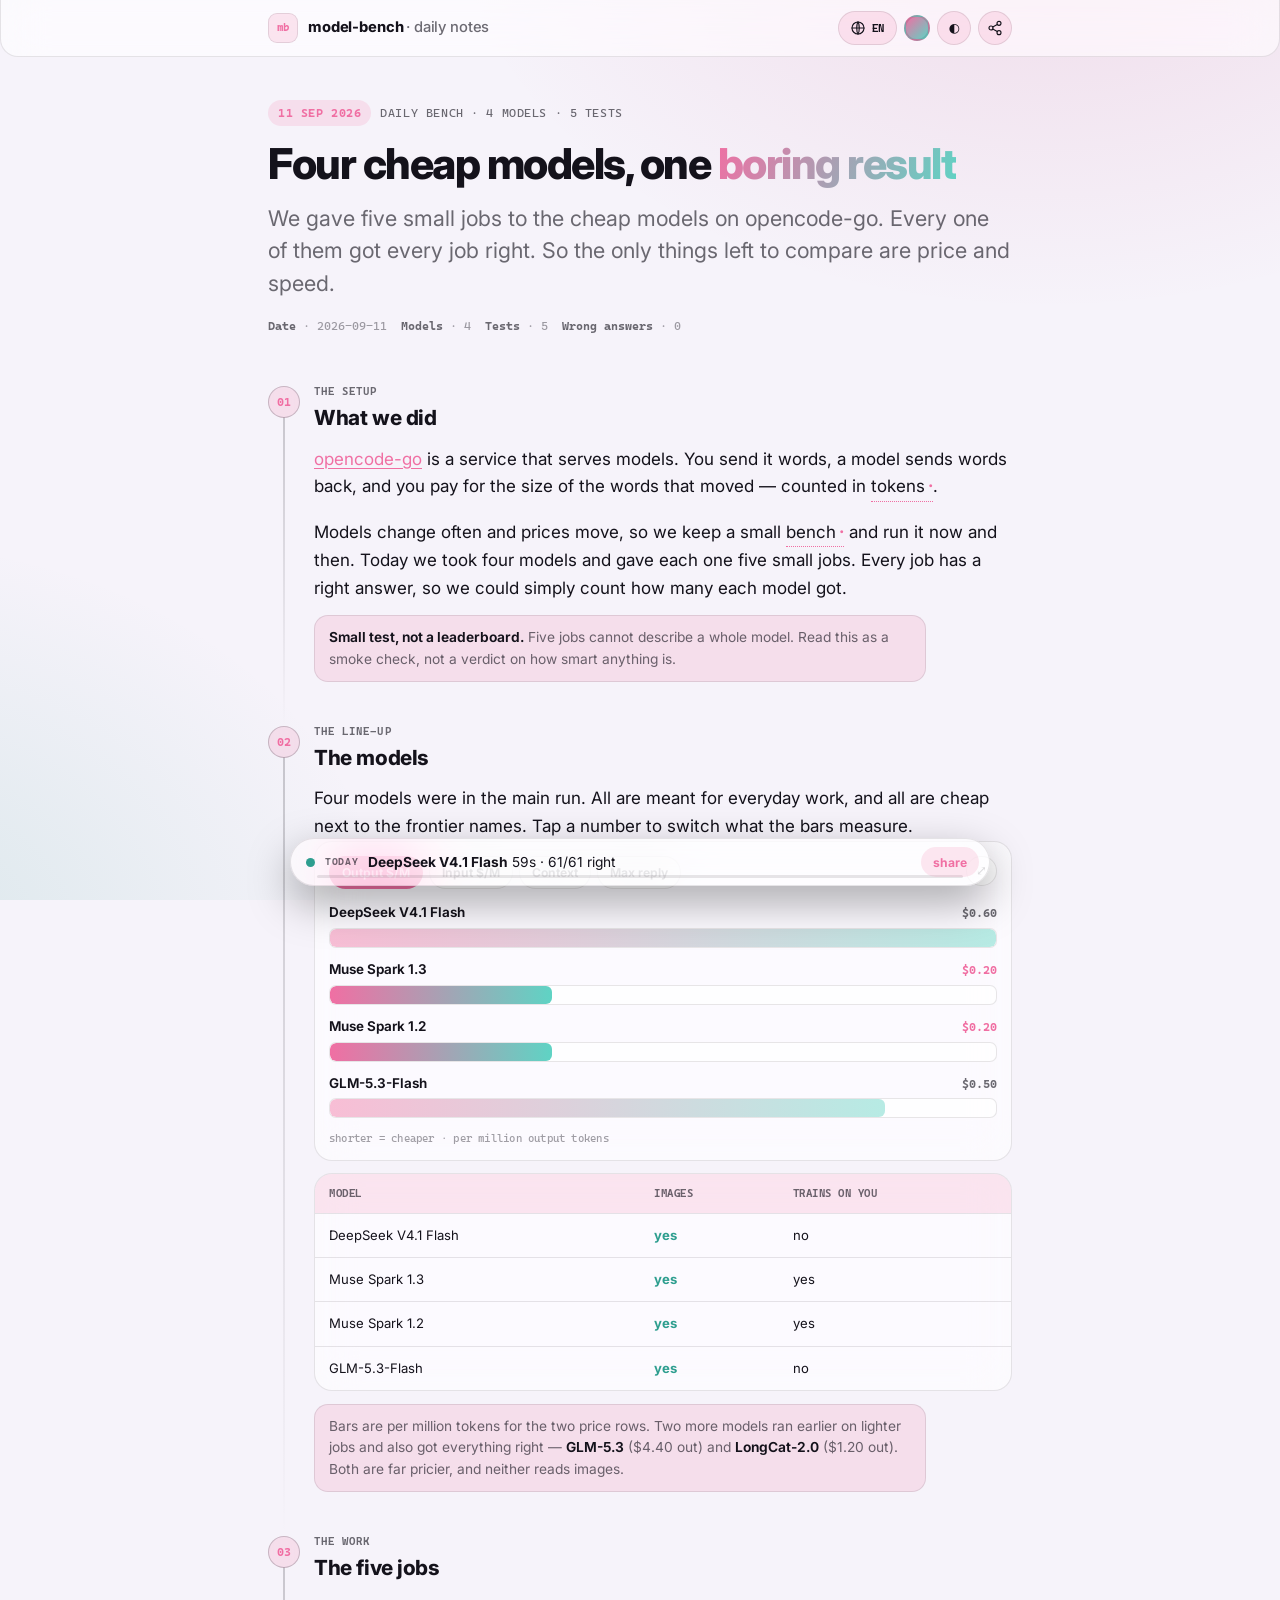
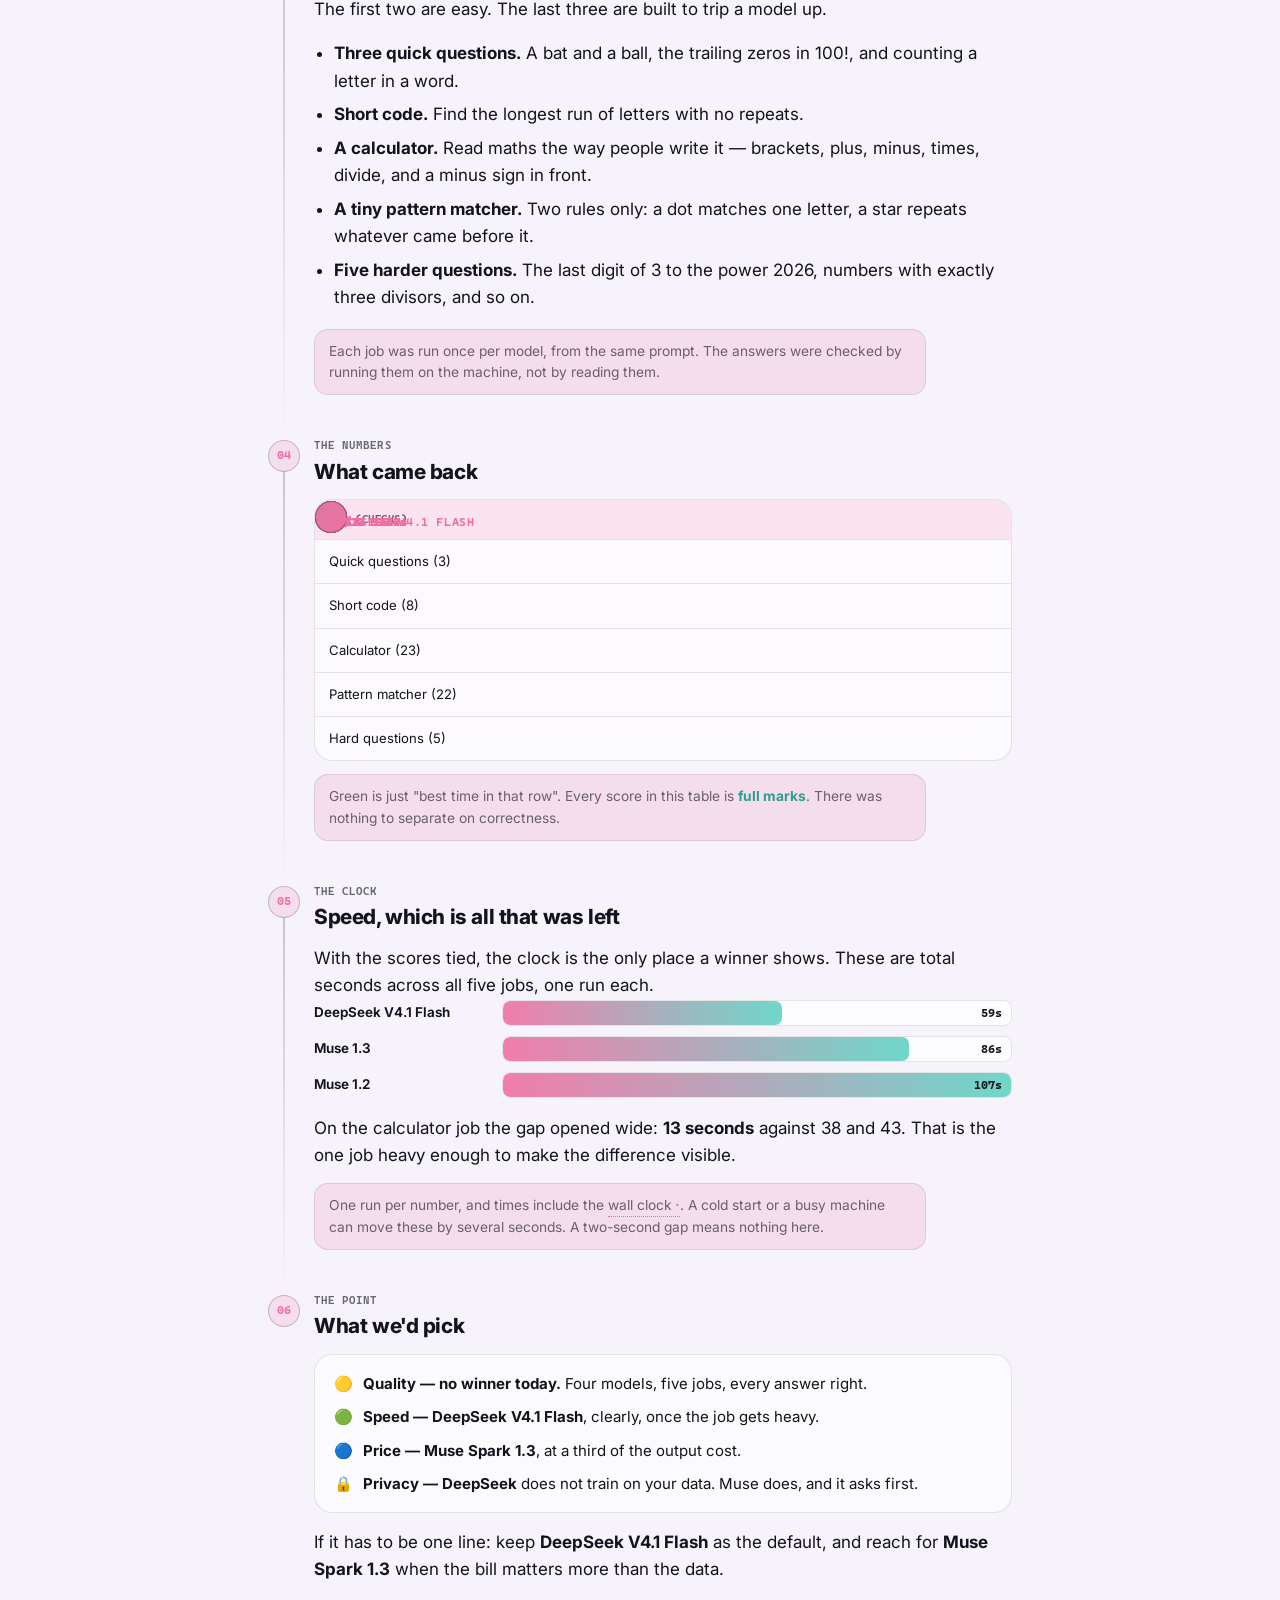
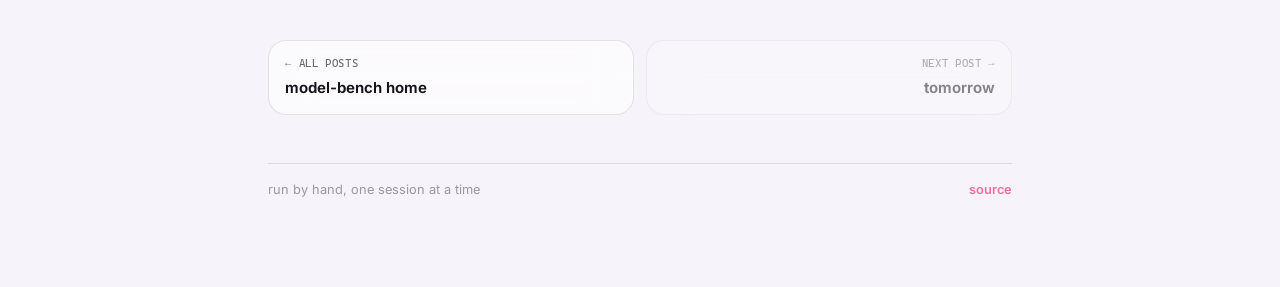
==== posts/2026-09-11.html @ a3a21d81 "compare: full-screen glass overlay + trigger - injects a full-screen button into each .compare tab r" ====
<!DOCTYPE html>
<html lang="en">
<head>
<meta charset="UTF-8">
<meta name="viewport" content="width=device-width, initial-scale=1.0, viewport-fit=cover">
<meta name="theme-color" content="#0B0B0F">
<link rel="icon" href="data:,">
<title>Four cheap models, one boring result — model-bench</title>
<meta name="description" content="We ran five small tests on the cheapest models on opencode-go. All of them passed. What is left is price and speed.">
<meta property="og:type" content="article">
<meta property="og:title" content="Four cheap models, one boring result">
<meta property="og:description" content="Five small tests, four cheap models, every answer right. The only differences left are price and speed.">
<meta property="og:url" content="https://nd28.github.io/model-bench/posts/2026-09-11.html">
<link rel="preconnect" href="https://fonts.googleapis.com">
<link rel="preconnect" href="https://fonts.gstatic.com" crossorigin>
<link href="https://fonts.googleapis.com/css2?family=Inter:wght@400;500;600;700;800&display=swap" rel="stylesheet">
<link rel="stylesheet" href="../assets/style.css?v=20260911-3">
<script src="../assets/app.js?v=20260911-3" defer></script>
</head>
<body>

<header class="topbar glass">
  <div class="inner">
    <a class="brand" href="../index.html">
      <span class="mk">mb</span>
      <span class="nm">model-bench <span class="hush">· daily notes</span></span>
    </a>
    <div class="controls">
      <button class="iconbtn" id="langBtn" type="button" onclick="toggleLang()" title="Language">
        <svg viewBox="0 0 24 24" fill="none" stroke="currentColor" stroke-width="1.7" stroke-linecap="round" stroke-linejoin="round"><circle cx="12" cy="12" r="9"/><path d="M3 12h18"/><path d="M12 3c2.5 3 2.5 15 0 18"/><path d="M12 3c-2.5 3-2.5 15 0 18"/></svg>
        <span class="tag" id="langLabel" data-en="EN" data-hi="HI">EN</span>
      </button>
      <button class="accent-dot" id="accentBtn" type="button" onclick="cycleAccent()" aria-label="Change accent colour" title="Accent colour"></button>
      <button class="iconbtn only-icon" id="themeBtn" type="button" onclick="toggleTheme()" title="Theme: auto">◐</button>
      <button class="iconbtn only-icon" id="shareBtn" type="button" onclick="sharePage()" aria-label="Share" title="Share">
        <svg viewBox="0 0 24 24" fill="none" stroke="currentColor" stroke-width="1.7" stroke-linecap="round" stroke-linejoin="round"><circle cx="18" cy="5" r="3"/><circle cx="6" cy="12" r="3"/><circle cx="18" cy="19" r="3"/><path d="M8.6 13.5l6.8 3.9M15.4 6.6L8.6 10.5"/></svg>
      </button>
    </div>
  </div>
</header>

<main class="wrap">

  <div class="hero">
    <div class="eyebrow">
      <span class="pill">11 Sep 2026</span>
      <span data-en="daily bench · 4 models · 5 tests" data-hi="daily bench · 4 model · 5 test">daily bench · 4 models · 5 tests</span>
    </div>
    <h1 style="view-transition-name: post-2026-09-11">
      <span class="lang-en">Four cheap models, one <span class="grad">boring result</span></span>
      <span class="lang-hi">Chaar saste model, ek <span class="grad">boring result</span></span>
    </h1>
    <p class="standfirst">
      <span class="lang-en">We gave five small jobs to the cheap models on opencode-go. Every one of them got every job right. So the only things left to compare are price and speed.</span>
      <span class="lang-hi">opencode-go ke saste models ko paanch chhote kaam diye. Sabne sab sahi kiya. Ab compare karne ke liye sirf daam aur speed bache.</span>
    </p>
    <div class="meta">
      <span><b data-en="Date" data-hi="Taareekh">Date</b> · 2026-09-11</span>
      <span><b data-en="Models" data-hi="Model">Models</b> · 4</span>
      <span><b data-en="Tests" data-hi="Test">Tests</b> · 5</span>
      <span><b data-en="Wrong answers" data-hi="Galat jawab">Wrong answers</b> · 0</span>
    </div>
  </div>

  <!-- ───────────── ENGLISH ───────────── -->
  <div class="lang-en">
    <div class="flow">

      <section class="step">
        <span class="num">01</span>
        <h2><span class="kicker">the setup</span>What we did</h2>
        <div class="prose">
          <p><a href="https://opencode.ai" target="_blank" rel="noopener">opencode-go</a> is a service that serves models. You send it words, a model sends words back, and you pay for the size of the words that moved — counted in <button class="term" type="button" data-tip="A token is a small piece of a word. Models count what you send and what they write back in tokens, and you pay per token.">tokens</button>.</p>
          <p>Models change often and prices move, so we keep a small <button class="term" type="button" data-tip="A bench is a fixed set of small jobs. You run the same jobs again and again, so today&#39;s numbers can be compared with last week&#39;s.">bench</button> and run it now and then. Today we took four models and gave each one five small jobs. Every job has a right answer, so we could simply count how many each model got.</p>
        </div>
        <p class="caption"><b>Small test, not a leaderboard.</b> Five jobs cannot describe a whole model. Read this as a smoke check, not a verdict on how smart anything is.</p>
      </section>

      <section class="step">
        <span class="num">02</span>
        <h2><span class="kicker">the line-up</span>The models</h2>
        <div class="prose">
          <p>Four models were in the main run. All are meant for everyday work, and all are cheap next to the frontier names. Tap a number to switch what the bars measure.</p>
        </div>
        <div class="compare">
          <div class="ctabs">
            <button class="ctab" type="button" data-metric="out">Output $/M</button>
            <button class="ctab" type="button" data-metric="in">Input $/M</button>
            <button class="ctab" type="button" data-metric="ctx">Context</button>
            <button class="ctab" type="button" data-metric="max">Max reply</button>
          </div>
          <div class="chart">
            <div class="crow" data-in="0.15" data-out="0.60" data-ctx="1.00" data-max="384">
              <span class="nm">DeepSeek V4.1 Flash</span><span class="val"></span>
              <span class="ctrack"><i class="cfill"></i></span>
            </div>
            <div class="crow" data-in="0.10" data-out="0.20" data-ctx="1.05" data-max="131">
              <span class="nm">Muse Spark 1.3</span><span class="val"></span>
              <span class="ctrack"><i class="cfill"></i></span>
            </div>
            <div class="crow" data-in="0.10" data-out="0.20" data-ctx="1.05" data-max="131">
              <span class="nm">Muse Spark 1.2</span><span class="val"></span>
              <span class="ctrack"><i class="cfill"></i></span>
            </div>
            <div class="crow" data-in="0.15" data-out="0.50" data-ctx="1.00" data-max="131">
              <span class="nm">GLM-5.3-Flash</span><span class="val"></span>
              <span class="ctrack"><i class="cfill"></i></span>
            </div>
          </div>
          <p class="chint"></p>
        </div>
        <div class="table-scroll">
          <table>
            <thead><tr><th>Model</th><th>Images</th><th>Trains on you</th></tr></thead>
            <tbody>
              <tr><td>DeepSeek V4.1 Flash</td><td class="ok">yes</td><td>no</td></tr>
              <tr><td>Muse Spark 1.3</td><td class="ok">yes</td><td>yes</td></tr>
              <tr><td>Muse Spark 1.2</td><td class="ok">yes</td><td>yes</td></tr>
              <tr><td>GLM-5.3-Flash</td><td class="ok">yes</td><td>no</td></tr>
            </tbody>
          </table>
        </div>
        <p class="caption">Bars are per million tokens for the two price rows. Two more models ran earlier on lighter jobs and also got everything right — <b>GLM-5.3</b> ($4.40 out) and <b>LongCat-2.0</b> ($1.20 out). Both are far pricier, and neither reads images.</p>
      </section>

      <section class="step">
        <span class="num">03</span>
        <h2><span class="kicker">the work</span>The five jobs</h2>
        <div class="prose">
          <p>The first two are easy. The last three are built to trip a model up.</p>
          <ul>
            <li><strong>Three quick questions.</strong> A bat and a ball, the trailing zeros in 100!, and counting a letter in a word.</li>
            <li><strong>Short code.</strong> Find the longest run of letters with no repeats.</li>
            <li><strong>A calculator.</strong> Read maths the way people write it — brackets, plus, minus, times, divide, and a minus sign in front.</li>
            <li><strong>A tiny pattern matcher.</strong> Two rules only: a dot matches one letter, a star repeats whatever came before it.</li>
            <li><strong>Five harder questions.</strong> The last digit of 3 to the power 2026, numbers with exactly three divisors, and so on.</li>
          </ul>
        </div>
        <p class="caption">Each job was run once per model, from the same prompt. The answers were checked by running them on the machine, not by reading them.</p>
      </section>

      <section class="step">
        <span class="num">04</span>
        <h2><span class="kicker">the numbers</span>What came back</h2>
        <div class="table-scroll">
          <table>
            <thead>
              <tr><th>Job (checks)</th><th class="num">DeepSeek V4.1 Flash</th><th class="num">Muse 1.3</th><th class="num">Muse 1.2</th></tr>
            </thead>
            <tbody>
              <tr><td>Quick questions (3)</td><td class="num win-col">3/3 · 12s</td><td class="num">3/3 · 10s</td><td class="num">3/3 · 12s</td></tr>
              <tr><td>Short code (8)</td><td class="num win-col">8/8 · 11s</td><td class="num">8/8 · 12s</td><td class="num">8/8 · 12s</td></tr>
              <tr><td>Calculator (23)</td><td class="num win-col">23/23 · 13s</td><td class="num">23/23 · 38s</td><td class="num">23/23 · 43s</td></tr>
              <tr><td>Pattern matcher (22)</td><td class="num win-col">22/22 · 12s</td><td class="num">22/22 · 14s</td><td class="num">22/22 · 24s</td></tr>
              <tr><td>Hard questions (5)</td><td class="num win-col">5/5 · 11s</td><td class="num">5/5 · 12s</td><td class="num">5/5 · 16s</td></tr>
            </tbody>
          </table>
        </div>
        <p class="caption">Green is just "best time in that row". Every score in this table is <span class="ok">full marks</span>. There was nothing to separate on correctness.</p>
      </section>

      <section class="step">
        <span class="num">05</span>
        <h2><span class="kicker">the clock</span>Speed, which is all that was left</h2>
        <div class="prose">
          <p>With the scores tied, the clock is the only place a winner shows. These are total seconds across all five jobs, one run each.</p>
        </div>
        <div class="bars">
          <div class="bar-row">
            <div class="label"><b>DeepSeek V4.1 Flash</b></div>
            <div class="bar-track"><div class="bar-fill" style="width:55%"></div><span class="val">59s</span></div>
          </div>
          <div class="bar-row">
            <div class="label"><b>Muse 1.3</b></div>
            <div class="bar-track"><div class="bar-fill" style="width:80%"></div><span class="val">86s</span></div>
          </div>
          <div class="bar-row">
            <div class="label"><b>Muse 1.2</b></div>
            <div class="bar-track"><div class="bar-fill" style="width:100%"></div><span class="val">107s</span></div>
          </div>
        </div>
        <div class="prose">
          <p>On the calculator job the gap opened wide: <strong>13 seconds</strong> against 38 and 43. That is the one job heavy enough to make the difference visible.</p>
        </div>
        <p class="caption">One run per number, and times include the <button class="term" type="button" data-tip="Wall-clock time is real time on the clock — the thing you actually wait for — as opposed to time spent only inside the model.">wall clock</button>. A cold start or a busy machine can move these by several seconds. A two-second gap means nothing here.</p>
      </section>

      <section class="step">
        <span class="num">06</span>
        <h2><span class="kicker">the point</span>What we'd pick</h2>
        <div class="verdict">
          <ul>
            <li><span class="mk">🟡</span><span><strong>Quality — no winner today.</strong> Four models, five jobs, every answer right.</span></li>
            <li><span class="mk">🟢</span><span><strong>Speed — DeepSeek V4.1 Flash</strong>, clearly, once the job gets heavy.</span></li>
            <li><span class="mk">🔵</span><span><strong>Price — Muse Spark 1.3</strong>, at a third of the output cost.</span></li>
            <li><span class="mk">🔒</span><span><strong>Privacy — DeepSeek</strong> does not train on your data. Muse does, and it asks first.</span></li>
          </ul>
        </div>
        <div class="prose" style="margin-top:16px">
          <p>If it has to be one line: keep <strong>DeepSeek V4.1 Flash</strong> as the default, and reach for <strong>Muse Spark 1.3</strong> when the bill matters more than the data.</p>
        </div>
      </section>

    </div>
  </div>

  <!-- ───────────── HINGLISH ───────────── -->
  <div class="lang-hi">
    <div class="flow">

      <section class="step">
        <span class="num">01</span>
        <h2><span class="kicker">setup</span>Humne kya kiya</h2>
        <div class="prose">
          <p><a href="https://opencode.ai" target="_blank" rel="noopener">opencode-go</a> ek service hai jo models deti hai. Tum kuch bhejte ho, model jawab deta hai, aur tum words ke size ka paisa dete ho — jise <button class="term" type="button" data-tip="Token ek chhota tukda hota hai word ka. Model jo bhejte ho aur jo likhta hai, dono ko token me ginta hai, aur paisa per token lagta hai.">token</button> kehte hain.</p>
          <p>Models badalte rehte hain aur daam hilte rehte hain, isliye hum ek chhota <button class="term" type="button" data-tip="Bench matlab kaam ka ek fixed set. Wahi kaam baar-baar chalate hain, taaki aaj ke number pichhle hafte se compare ho sakein.">bench</button> rakhte hain aur beech-beech me chalate hain. Aaj humne chaar model liye aur har ek ko paanch chhote kaam diye. Har kaam ka ek sahi jawab hai, isliye seedha ginti kar sakte hain.</p>
        </div>
        <p class="caption"><b>Chhota test, leaderboard nahi.</b> Paanch kaam se poora model describe nahi hota. Ise smoke check samjho, dimaag ka faisla nahi.</p>
      </section>

      <section class="step">
        <span class="num">02</span>
        <h2><span class="kicker">line-up</span>Model kaun-kaun</h2>
        <div class="prose">
          <p>Mukhya run me chaar model the. Sab rozmarra ke kaam ke liye hain, aur bade naamoon ke muqable sab saste. Bars badalne ke liye koi bhi number dabao.</p>
        </div>
        <div class="compare">
          <div class="ctabs">
            <button class="ctab" type="button" data-metric="out">Output $/M</button>
            <button class="ctab" type="button" data-metric="in">Input $/M</button>
            <button class="ctab" type="button" data-metric="ctx">Context</button>
            <button class="ctab" type="button" data-metric="max">Max reply</button>
          </div>
          <div class="chart">
            <div class="crow" data-in="0.15" data-out="0.60" data-ctx="1.00" data-max="384">
              <span class="nm">DeepSeek V4.1 Flash</span><span class="val"></span>
              <span class="ctrack"><i class="cfill"></i></span>
            </div>
            <div class="crow" data-in="0.10" data-out="0.20" data-ctx="1.05" data-max="131">
              <span class="nm">Muse Spark 1.3</span><span class="val"></span>
              <span class="ctrack"><i class="cfill"></i></span>
            </div>
            <div class="crow" data-in="0.10" data-out="0.20" data-ctx="1.05" data-max="131">
              <span class="nm">Muse Spark 1.2</span><span class="val"></span>
              <span class="ctrack"><i class="cfill"></i></span>
            </div>
            <div class="crow" data-in="0.15" data-out="0.50" data-ctx="1.00" data-max="131">
              <span class="nm">GLM-5.3-Flash</span><span class="val"></span>
              <span class="ctrack"><i class="cfill"></i></span>
            </div>
          </div>
          <p class="chint"></p>
        </div>
        <div class="table-scroll">
          <table>
            <thead><tr><th>Model</th><th>Image</th><th>Data train</th></tr></thead>
            <tbody>
              <tr><td>DeepSeek V4.1 Flash</td><td class="ok">haan</td><td>nahi</td></tr>
              <tr><td>Muse Spark 1.3</td><td class="ok">haan</td><td>haan</td></tr>
              <tr><td>Muse Spark 1.2</td><td class="ok">haan</td><td>haan</td></tr>
              <tr><td>GLM-5.3-Flash</td><td class="ok">haan</td><td>nahi</td></tr>
            </tbody>
          </table>
        </div>
        <p class="caption">Bars do price rows ke liye per million token hain. Do aur model pehle halke kaam pe test kiye the, wo bhi sab sahi — <b>GLM-5.3</b> ($4.40 out) aur <b>LongCat-2.0</b> ($1.20 out). Dono kaafi mehnge, aur dono image nahi padhte.</p>
      </section>

      <section class="step">
        <span class="num">03</span>
        <h2><span class="kicker">kaam</span>Paanch kaam</h2>
        <div class="prose">
          <p>Pehle do aasan hain. Aakhri teen jaan-boojh kar model ko phasane ke liye banaye.</p>
          <ul>
            <li><strong>Teen chhote sawaal.</strong> Bat aur ball, 100! ke aakhir me zeros, aur ek word me letter ginti.</li>
            <li><strong>Chhota code.</strong> Aisi sabse lambi letters ki kataar dhoondo jisme koi letter repeat na ho.</li>
            <li><strong>Ek calculator.</strong> Maths waise padho jaise log likhte hain — brackets, plus, minus, times, divide, aur aage minus sign.</li>
            <li><strong>Chhota pattern matcher.</strong> Sirf do niyam: dot ek letter se match karta hai, star pichhli cheez repeat karta hai.</li>
            <li><strong>Paanch mushkil sawaal.</strong> 3 ki power 2026 ka aakhri digit, theek teen divisor wale number, waghairah.</li>
          </ul>
        </div>
        <p class="caption">Har kaam har model pe ek baar chala. Jawab machine pe chala kar check kiye, aankh se nahi.</p>
      </section>

      <section class="step">
        <span class="num">04</span>
        <h2><span class="kicker">numbers</span>Kya nikla</h2>
        <div class="table-scroll">
          <table>
            <thead>
              <tr><th>Kaam (checks)</th><th class="num">DeepSeek V4.1 Flash</th><th class="num">Muse 1.3</th><th class="num">Muse 1.2</th></tr>
            </thead>
            <tbody>
              <tr><td>Aasan sawaal (3)</td><td class="num win-col">3/3 · 12s</td><td class="num">3/3 · 10s</td><td class="num">3/3 · 12s</td></tr>
              <tr><td>Chhota code (8)</td><td class="num win-col">8/8 · 11s</td><td class="num">8/8 · 12s</td><td class="num">8/8 · 12s</td></tr>
              <tr><td>Calculator (23)</td><td class="num win-col">23/23 · 13s</td><td class="num">23/23 · 38s</td><td class="num">23/23 · 43s</td></tr>
              <tr><td>Pattern matcher (22)</td><td class="num win-col">22/22 · 12s</td><td class="num">22/22 · 14s</td><td class="num">22/22 · 24s</td></tr>
              <tr><td>Mushkil sawaal (5)</td><td class="num win-col">5/5 · 11s</td><td class="num">5/5 · 12s</td><td class="num">5/5 · 16s</td></tr>
            </tbody>
          </table>
        </div>
        <p class="caption">Hara matlab sirf "is line me sabse tez". Scores sab <span class="ok">full marks</span> hain — sahi-galat pe kuch alag nahi hua.</p>
      </section>

      <section class="step">
        <span class="num">05</span>
        <h2><span class="kicker">ghadi</span>Speed — bas wahi bachi</h2>
        <div class="prose">
          <p>Scores barabar the, toh ghadi hi batayegi kaun aage hai. Ye paanchon kaam ke total seconds hain, ek-ek run.</p>
        </div>
        <div class="bars">
          <div class="bar-row">
            <div class="label"><b>DeepSeek V4.1 Flash</b></div>
            <div class="bar-track"><div class="bar-fill" style="width:55%"></div><span class="val">59s</span></div>
          </div>
          <div class="bar-row">
            <div class="label"><b>Muse 1.3</b></div>
            <div class="bar-track"><div class="bar-fill" style="width:80%"></div><span class="val">86s</span></div>
          </div>
          <div class="bar-row">
            <div class="label"><b>Muse 1.2</b></div>
            <div class="bar-track"><div class="bar-fill" style="width:100%"></div><span class="val">107s</span></div>
          </div>
        </div>
        <div class="prose">
          <p>Calculator wale kaam pe gap khul gaya: <strong>13 second</strong> vs 38 aur 43. Bas wahi ek kaam itna bhari tha ki farq dikh jaye.</p>
        </div>
        <p class="caption">Ek number, ek run. Time me <button class="term" type="button" data-tip="Wall-clock matlab asli ghadi ka time — jitna tum sach me wait karte ho — na ki sirf model ke andar laga time.">wall clock</button> shamil hai. Thandi shuruaat ya busy machine kai second hila sakti hai. Do second ka farq yahan kuch nahi.</p>
      </section>

      <section class="step">
        <span class="num">06</span>
        <h2><span class="kicker">matlab</span>Hum kya chunte</h2>
        <div class="verdict">
          <ul>
            <li><span class="mk">🟡</span><span><strong>Quality — aaj koi winner nahi.</strong> Chaar model, paanch kaam, sab jawab sahi.</span></li>
            <li><span class="mk">🟢</span><span><strong>Speed — DeepSeek V4.1 Flash</strong>, saaf saaf, jab kaam bhari ho.</span></li>
            <li><span class="mk">🔵</span><span><strong>Daam — Muse Spark 1.3</strong>, output ke daam ka teesra hissa.</span></li>
            <li><span class="mk">🔒</span><span><strong>Privacy — DeepSeek</strong> tumhare data pe train nahi karta. Muse karta hai, par pehle poochhta hai.</span></li>
          </ul>
        </div>
        <div class="prose" style="margin-top:16px">
          <p>Agar ek line me kehna ho: <strong>DeepSeek V4.1 Flash</strong> ko default rakho, aur <strong>Muse Spark 1.3</strong> tab uthao jab bill data se zyada maayne rakhta ho.</p>
        </div>
      </section>

    </div>
  </div>

  <nav class="postnav">
    <a href="../index.html">
      <span class="dir" data-en="← all posts" data-hi="← saare posts">← all posts</span>
      <span class="ttl" data-en="model-bench home" data-hi="model-bench home">model-bench home</span>
    </a>
    <div class="void next">
      <span class="dir" data-en="next post →" data-hi="agla post →">next post →</span>
      <span class="ttl" data-en="tomorrow" data-hi="kal">tomorrow</span>
    </div>
  </nav>

  <footer>
    <span data-en="run by hand, one session at a time" data-hi="haath se chalaya, ek session ek baar">run by hand, one session at a time</span>
    <span><a href="https://github.com/nd28/model-bench" target="_blank" rel="noopener">source</a></span>
  </footer>

</main>

<div class="benchbar glass" id="benchbar" data-prog="1"
     data-label-en="today" data-label-hi="aaj"
     data-status-en="<b>DeepSeek V4.1 Flash</b> 59s · 61/61 right" data-status-hi="<b>DeepSeek V4.1 Flash</b> 59s · 61/61 sahi"
     data-action-en="share" data-action-hi="share">
  <span class="bb-dot"></span>
  <span class="bb-label" id="bbLabel">today</span>
  <span class="bb-text" id="bbText" aria-live="polite"></span>
  <button class="bb-action" id="bbAction" type="button"></button>
  <span class="bb-prog"><i id="bbProg"></i></span>
</div>

</body>
</html>
---- assets/style.css ----
/* ============================================================
   model-bench — OS-inspired (liquid glass) take
   borrowed from: token theming · liquid glass · view transitions ·
   a single glanceable status slot · adaptive reachability
   nd28 house accents (pink / mint) · Inter + Cascadia Code
   ============================================================ */

@font-face {
  font-family: 'Cascadia Code';
  font-style: normal; font-weight: 400; font-display: swap;
  src: url('cascadia-code-400.woff2') format('woff2');
}
@font-face {
  font-family: 'Cascadia Code';
  font-style: normal; font-weight: 700; font-display: swap;
  src: url('cascadia-code-700.woff2') format('woff2');
}

/* ── tokens ───────────────────────────────────────────────── */
:root {
  /* the accent is one variable; app.js can repaint the whole UI */
  --accent: #F06FA3;
  --accent-2: #5FD3C4;
  --accent-soft: rgba(240, 111, 163, 0.16);
  --accent-ring: rgba(240, 111, 163, 0.30);

  --radius: 18px;
  --blur: 22px;

  --step-0: clamp(0.95rem, 0.9rem + 0.3vw, 1.0625rem);
  --step-1: clamp(1.08rem, 1rem + 0.5vw, 1.35rem);
  --step-2: clamp(1.7rem, 1.3rem + 1.7vw, 2.9rem);

  --font: 'Inter', system-ui, -apple-system, 'Segoe UI', 'Noto Sans', sans-serif;
  --mono: 'Cascadia Code', ui-monospace, 'SF Mono', Menlo, monospace;
  --ease: cubic-bezier(0.2, 0.9, 0.25, 1);
  --measure: 68ch;
}

/* dark is the default resolved theme */
:root, [data-theme='dark'] {
  color-scheme: dark;
  --bg-base: #0B0B0F;
  --wash-1: rgba(240, 111, 163, 0.20);
  --wash-2: rgba(95, 211, 196, 0.16);
  --surface: rgba(24, 24, 32, 0.55);
  --surface-solid: #15151C;
  --surface-2: rgba(38, 38, 50, 0.55);
  --text: #F5F5F7;
  --text-dim: rgba(245, 245, 247, 0.62);
  --faint: rgba(245, 245, 247, 0.38);
  --glass-border: rgba(255, 255, 255, 0.14);
  --glass-border-str: rgba(255, 255, 255, 0.24);
  --tooltip-bg: rgba(30, 30, 40, 0.92);
  --ok: #5FD3C4;
}
[data-theme='light'] {
  color-scheme: light;
  --bg-base: #F6F3FA;
  --wash-1: rgba(196, 62, 124, 0.14);
  --wash-2: rgba(46, 158, 143, 0.14);
  --surface: rgba(255, 255, 255, 0.60);
  --surface-solid: #FFFFFF;
  --surface-2: rgba(255, 255, 255, 0.72);
  --text: #14121B;
  --text-dim: rgba(20, 18, 27, 0.62);
  --faint: rgba(20, 18, 27, 0.40);
  --glass-border: rgba(20, 18, 27, 0.10);
  --glass-border-str: rgba(20, 18, 27, 0.20);
  --tooltip-bg: rgba(255, 255, 255, 0.95);
  --ok: #2E9E8F;
}
@media (prefers-color-scheme: light) {
  :root:not([data-theme]) {
    color-scheme: light;
    --bg-base: #F6F3FA;
    --wash-1: rgba(196, 62, 124, 0.14);
    --wash-2: rgba(46, 158, 143, 0.14);
    --surface: rgba(255, 255, 255, 0.60);
    --surface-solid: #FFFFFF;
    --surface-2: rgba(255, 255, 255, 0.72);
    --text: #14121B;
    --text-dim: rgba(20, 18, 27, 0.62);
    --faint: rgba(20, 18, 27, 0.40);
    --glass-border: rgba(20, 18, 27, 0.10);
    --glass-border-str: rgba(20, 18, 27, 0.20);
    --tooltip-bg: rgba(255, 255, 255, 0.95);
    --ok: #2E9E8F;
  }
}
@media (prefers-contrast: more) {
  :root, [data-theme='dark'] { --surface: rgba(16, 16, 22, 0.95); --glass-border: rgba(255,255,255,0.5); }
  [data-theme='light'] { --surface: rgba(255, 255, 255, 0.97); --glass-border: rgba(0,0,0,0.4); }
}

/* ── base ─────────────────────────────────────────────────── */
* { box-sizing: border-box; }
html { -webkit-text-size-adjust: 100%; scroll-behavior: smooth; }
html, body { margin: 0; padding: 0; }
body {
  font-family: var(--font);
  font-size: var(--step-0);
  line-height: 1.62;
  color: var(--text);
  background-color: var(--bg-base);
  background-image:
    radial-gradient(1100px 760px at 82% -12%, var(--wash-1), transparent 55%),
    radial-gradient(900px 700px at -10% 105%, var(--wash-2), transparent 58%);
  background-attachment: fixed;
  -webkit-font-smoothing: antialiased;
  text-rendering: optimizeLegibility;
  min-height: 100vh;
  padding-bottom: calc(5.4rem + env(safe-area-inset-bottom));
}
::selection { background: var(--accent-soft); }
a { color: var(--accent); text-underline-offset: 3px; }
a:hover { text-decoration-thickness: 2px; }
.mono { font-family: var(--mono); font-variant-ligatures: contextual; }
.wrap { max-width: 780px; margin: 0 auto; padding: 0 18px; }

/* liquid glass */
.glass {
  background: var(--surface);
  -webkit-backdrop-filter: blur(var(--blur)) saturate(160%);
  backdrop-filter: blur(var(--blur)) saturate(160%);
  border: 1px solid var(--glass-border);
}
@supports not ((backdrop-filter: blur(1px)) or (-webkit-backdrop-filter: blur(1px))) {
  .glass { background: var(--surface-solid); }
}

/* ── top bar ──────────────────────────────────────────────── */
.topbar {
  position: sticky; top: 0; z-index: 50;
  margin: 0 0 4px;
  border-radius: 0 0 var(--radius) var(--radius);
  border-top: none;
}
.topbar .inner {
  max-width: 780px; margin: 0 auto; padding: 0.7rem 18px;
  display: flex; align-items: center; gap: 10px;
}
.brand { display: inline-flex; align-items: center; gap: 10px; text-decoration: none; color: var(--text); min-width: 0; }
.brand .mk {
  width: 30px; height: 30px; flex: none; border-radius: 9px;
  display: grid; place-items: center;
  background: var(--accent-soft); border: 1px solid var(--glass-border);
  font-family: var(--mono); font-size: 11px; font-weight: 700; color: var(--accent);
}
.brand .nm { font-weight: 750; font-size: 0.92rem; letter-spacing: -0.01em; white-space: nowrap; }
.brand .nm .hush { color: var(--text-dim); font-weight: 500; }
.controls { margin-left: auto; display: inline-flex; align-items: center; gap: 7px; }
.iconbtn {
  display: inline-flex; align-items: center; gap: 6px;
  height: 34px; padding: 0 11px; border-radius: 999px;
  background: var(--accent-soft); border: 1px solid var(--glass-border);
  color: var(--text); font: inherit; font-size: 0.8rem; font-weight: 650;
  cursor: pointer; text-decoration: none;
  transition: transform .15s var(--ease), border-color .15s var(--ease);
}
.iconbtn:hover { transform: translateY(-1px); border-color: var(--glass-border-str); }
.iconbtn:active { transform: scale(0.95); }
.iconbtn svg { width: 16px; height: 16px; }
.iconbtn .tag { font-family: var(--mono); font-size: 10.5px; font-weight: 700; letter-spacing: .05em; }
.iconbtn.only-icon { padding: 0; width: 34px; justify-content: center; }
.accent-dot {
  width: 26px; height: 26px; border-radius: 50%; flex: none; cursor: pointer;
  background: linear-gradient(135deg, var(--accent), var(--accent-2));
  border: 2px solid var(--glass-border); padding: 0;
  transition: transform .15s var(--ease);
}
.accent-dot:hover { transform: scale(1.08); }
.accent-dot:active { transform: scale(0.92); }

/* ── hero ─────────────────────────────────────────────────── */
.hero { padding: 2.4rem 0 0.5rem; }
.eyebrow {
  display: flex; flex-wrap: wrap; align-items: center; gap: 9px;
  font-family: var(--mono); font-size: 11.5px; letter-spacing: .05em;
  text-transform: uppercase; color: var(--text-dim);
}
.eyebrow .pill {
  display: inline-flex; align-items: center; gap: 6px;
  padding: 4px 10px; border-radius: 999px;
  background: var(--accent-soft); color: var(--accent); font-weight: 700;
}
.hero h1 {
  font-size: var(--step-2); line-height: 1.05; font-weight: 800;
  letter-spacing: -0.035em; margin: 16px 0 0;
}
.hero h1 .grad {
  background: linear-gradient(115deg, var(--accent), var(--accent-2));
  -webkit-background-clip: text; background-clip: text;
  -webkit-text-fill-color: transparent; color: transparent;
}
.standfirst { color: var(--text-dim); font-size: var(--step-1); line-height: 1.5; margin: 15px 0 0; max-width: var(--measure); }
.meta {
  display: flex; flex-wrap: wrap; gap: 7px 14px; margin: 18px 0 0;
  font-family: var(--mono); font-size: 11.5px; color: var(--faint);
}
.meta b { color: var(--text-dim); font-weight: 700; }

/* ── reading flow ─────────────────────────────────────────── */
.flow { margin-top: 2.6rem; counter-reset: step; position: relative; }
.step { counter-increment: step; position: relative; padding: 0 0 2.6rem 46px; }
.step:last-child { padding-bottom: 8px; }
.step::before {
  content: ''; position: absolute; left: 15px; top: 32px; bottom: -4px;
  width: 2px; background: linear-gradient(var(--glass-border-str), transparent);
}
.step:last-child::before { display: none; }
.step .num {
  position: absolute; left: 0; top: 1px;
  width: 32px; height: 32px; border-radius: 999px;
  display: grid; place-items: center;
  background: var(--accent-soft); border: 1px solid var(--glass-border-str);
  font-family: var(--mono); font-size: 12px; font-weight: 700; color: var(--accent);
  -webkit-backdrop-filter: blur(10px); backdrop-filter: blur(10px);
}
.step h2 { font-size: 1.3rem; font-weight: 760; letter-spacing: -0.02em; margin: 2px 0 14px; line-height: 1.28; }
.step h2 .kicker { display: block; font-family: var(--mono); font-size: 10.5px; font-weight: 700; letter-spacing: .1em; text-transform: uppercase; color: var(--text-dim); margin-bottom: 6px; }

.prose { max-width: var(--measure); }
.prose p { margin: 0 0 17px; }
.prose p:last-child { margin-bottom: 0; }
.prose ul, .prose ol { margin: 0 0 17px; padding-left: 20px; }
.prose li { margin: 6px 0; }
.prose strong { font-weight: 700; }
.lead { font-size: 1.1rem; }

.caption {
  margin: 13px 0 0; padding: 11px 14px; border-radius: 14px;
  background: var(--accent-soft); border: 1px solid var(--glass-border);
  color: var(--text-dim); font-size: 0.86rem; line-height: 1.55; max-width: var(--measure);
}
.caption b { color: var(--text); font-weight: 650; }

/* technical term → tap → the bench bar explains it */
.term {
  font: inherit; color: inherit; background: none; border: 0; padding: 0;
  border-bottom: 1.5px dotted var(--accent); cursor: help;
}
.term:hover, .term[aria-expanded='true'] { color: var(--accent); }
.term::after { content: '·'; color: var(--accent); margin-left: 3px; font-weight: 700; }

/* ── model cards ──────────────────────────────────────────── */
.cards { display: grid; grid-template-columns: repeat(auto-fit, minmax(214px, 1fr)); gap: 12px; margin: 0 0 17px; }
.card {
  border-radius: var(--radius); padding: 15px 16px 13px;
  background: var(--surface); border: 1px solid var(--glass-border);
  -webkit-backdrop-filter: blur(var(--blur)) saturate(160%); backdrop-filter: blur(var(--blur)) saturate(160%);
  transition: transform .2s var(--ease), border-color .2s var(--ease);
}
.card:hover { transform: translateY(-3px); border-color: var(--accent); }
.card.win { border-color: color-mix(in srgb, var(--ok) 55%, var(--glass-border)); }
.card .name { font-weight: 750; font-size: 0.98rem; letter-spacing: -0.01em; display: flex; align-items: center; gap: 8px; flex-wrap: wrap; }
.card .facts { margin: 10px 0 0; display: grid; gap: 4px; font-family: var(--mono); font-size: 0.76rem; color: var(--text-dim); }
.card .facts span { display: flex; justify-content: space-between; gap: 10px; }
.card .facts b { color: var(--text); font-weight: 700; }
.badge { font-family: var(--mono); font-size: 10px; font-weight: 700; letter-spacing: .05em; padding: 3px 8px; border-radius: 999px; background: var(--accent-soft); color: var(--accent); text-transform: uppercase; }
.badge.warn { background: rgba(232,177,92,.16); color: #E8B15C; }

/* ── comparison chart (metric tabs + bars) ────────────────── */
.compare {
  border-radius: var(--radius); padding: 14px 14px 12px; margin: 0 0 12px;
  background: var(--surface); border: 1px solid var(--glass-border);
  -webkit-backdrop-filter: blur(var(--blur)) saturate(160%); backdrop-filter: blur(var(--blur)) saturate(160%);
}
.ctabs { display: flex; flex-wrap: wrap; gap: 6px; margin-bottom: 13px; }
.ctab {
  font: inherit; font-size: .76rem; font-weight: 650; cursor: pointer;
  padding: 6px 12px; border-radius: 999px;
  background: var(--surface-2); border: 1px solid var(--glass-border); color: var(--text-dim);
  transition: transform .12s var(--ease), color .15s var(--ease), background .15s var(--ease);
}
.ctab:hover { color: var(--text); }
.ctab:active { transform: scale(.95); }
.ctab.on { background: var(--accent); color: #fff; border-color: transparent; }
.chart { display: grid; gap: 11px; }
.crow { display: grid; grid-template-columns: 1fr auto; gap: 4px 10px; align-items: baseline; }
.crow .nm { font-size: .84rem; font-weight: 650; min-width: 0; overflow: hidden; text-overflow: ellipsis; white-space: nowrap; }
.crow .val { font-family: var(--mono); font-size: .74rem; font-weight: 700; color: var(--text-dim); white-space: nowrap; }
.ctrack { grid-column: 1 / -1; position: relative; height: 20px; border-radius: 7px; background: var(--surface-2); border: 1px solid var(--glass-border); overflow: hidden; }
.cfill { position: absolute; inset: 0 auto 0 0; width: 0%; border-radius: 6px; background: linear-gradient(90deg, var(--accent), var(--accent-2)); opacity: .45; transition: width .55s var(--ease); }
.crow.best .cfill { opacity: 1; }
.crow.best .val { color: var(--accent); }
.chint { margin: 12px 0 0; font-family: var(--mono); font-size: .68rem; letter-spacing: .02em; color: var(--faint); }

/* the full-screen trigger, pushed to the end of the tab row */
.ctabs .cmp-full {
  margin-left: auto;
  display: inline-flex; align-items: center; justify-content: center;
  min-width: 30px; height: 30px; padding: 0 9px;
  font: inherit; font-size: .82rem; line-height: 1; cursor: pointer;
  border-radius: 999px;
  background: var(--surface-2); border: 1px solid var(--glass-border); color: var(--text-dim);
  transition: transform .12s var(--ease), color .15s var(--ease), border-color .15s var(--ease);
}
.ctabs .cmp-full:hover { color: var(--text); border-color: var(--glass-border-str); }
.ctabs .cmp-full:active { transform: scale(.95); }
.ctabs .cmp-full:focus-visible { outline: 2px solid var(--accent-ring); outline-offset: 2px; }

/* ── full-screen comparison overlay (glass) ───────────────── */
.cmp-overlay {
  position: fixed; inset: 0; z-index: 90;
  display: flex; align-items: center; justify-content: center;
  padding: 18px;
  background: rgba(0, 0, 0, 0.45);
  -webkit-backdrop-filter: blur(24px) saturate(160%);
  backdrop-filter: blur(24px) saturate(160%);
  opacity: 0; visibility: hidden;
  transition: opacity .28s var(--ease), visibility .28s var(--ease);
}
@supports not ((backdrop-filter: blur(1px)) or (-webkit-backdrop-filter: blur(1px))) {
  .cmp-overlay { background: rgba(0, 0, 0, 0.74); }
}
.cmp-overlay.open { opacity: 1; visibility: visible; }
.cmp-overlay .panel {
  width: min(920px, 100%);
  max-height: 92vh; overflow: auto;
  border-radius: var(--radius);
  padding: 18px 20px 20px;
  background: var(--surface);
  border: 1px solid var(--glass-border);
  -webkit-backdrop-filter: blur(24px) saturate(160%);
  backdrop-filter: blur(24px) saturate(160%);
  box-shadow: 0 24px 60px rgba(0, 0, 0, .4);
  transform: translateY(12px) scale(.98);
  transition: transform .28s var(--ease);
}
.cmp-overlay.open .panel { transform: none; }
.cmp-overlay .ov-head {
  display: flex; align-items: center; justify-content: space-between;
  gap: 12px; margin: 0 0 14px;
}
.cmp-overlay .ov-title {
  font-family: var(--mono); font-size: 11px; font-weight: 700;
  letter-spacing: .08em; text-transform: uppercase; color: var(--text-dim);
}
.cmp-overlay .ov-close {
  flex: none; display: inline-flex; align-items: center; justify-content: center;
  width: 32px; height: 32px; padding: 0;
  border-radius: 999px; cursor: pointer;
  background: var(--surface-2); border: 1px solid var(--glass-border);
  color: var(--text); font: inherit; font-size: 1.15rem; line-height: 1;
  transition: transform .12s var(--ease), color .15s var(--ease), border-color .15s var(--ease);
}
.cmp-overlay .ov-close:hover { color: var(--accent); border-color: var(--glass-border-str); }
.cmp-overlay .ov-close:active { transform: scale(.94); }
.cmp-overlay .ov-close:focus-visible { outline: 2px solid var(--accent-ring); outline-offset: 2px; }

/* the clone sits inside the panel: drop its own glass card */
.cmp-overlay .compare {
  background: transparent; border: none; border-radius: 0;
  padding: 0; margin: 0;
  -webkit-backdrop-filter: none; backdrop-filter: none;
}
.cmp-overlay .ctab { font-size: .84rem; padding: 8px 15px; }
.cmp-overlay .crow .nm { font-size: 1rem; }
.cmp-overlay .crow .val { font-size: .9rem; }
.cmp-overlay .ctrack { height: 30px; border-radius: 9px; }
.cmp-overlay .cfill { border-radius: 8px; }
.cmp-overlay .chint { font-size: .78rem; }
body.cmp-lock { overflow: hidden; }

@media (prefers-reduced-motion: reduce) {
  .cmp-overlay, .cmp-overlay .panel { transition: none; }
}

/* ── tables ───────────────────────────────────────────────── */
.table-scroll { overflow-x: auto; margin: 0 0 10px; border-radius: var(--radius); border: 1px solid var(--glass-border); background: var(--surface); -webkit-backdrop-filter: blur(var(--blur)) saturate(160%); backdrop-filter: blur(var(--blur)) saturate(160%); -webkit-overflow-scrolling: touch; }
table { border-collapse: collapse; width: 100%; min-width: 560px; font-size: 0.82rem; }
th, td { text-align: left; padding: 11px 14px; border-bottom: 1px solid var(--glass-border); white-space: nowrap; }
thead th { font-family: var(--mono); font-size: 10.5px; letter-spacing: .05em; text-transform: uppercase; color: var(--text-dim); font-weight: 700; background: var(--accent-soft); position: sticky; top: 0; }
tbody tr:last-child td { border-bottom: 0; }
td.num, th.num { text-align: right; }
.win-col { color: var(--accent); font-weight: 700; }
.ok { color: var(--ok); font-weight: 700; }

/* ── speed bars ───────────────────────────────────────────── */
.bars { display: grid; gap: 10px; margin: 0 0 17px; }
.bar-row { display: grid; grid-template-columns: minmax(118px, 176px) 1fr; align-items: center; gap: 12px; }
.bar-row .label { font-size: 0.84rem; color: var(--text-dim); }
.bar-row .label b { color: var(--text); font-weight: 650; }
.bar-track { position: relative; height: 26px; border-radius: 8px; background: var(--surface-2); border: 1px solid var(--glass-border); overflow: hidden; }
.bar-fill { position: absolute; inset: 0 auto 0 0; border-radius: 7px; background: linear-gradient(90deg, var(--accent), var(--accent-2)); opacity: .9; }
.bar-track .val { position: absolute; right: 9px; top: 50%; transform: translateY(-50%); font-family: var(--mono); font-size: 0.72rem; font-weight: 700; color: var(--text); }

/* ── verdict ──────────────────────────────────────────────── */
.verdict { border-radius: var(--radius); padding: 17px 18px 15px; max-width: var(--measure); background: var(--surface); border: 1px solid var(--glass-border); -webkit-backdrop-filter: blur(var(--blur)); backdrop-filter: blur(var(--blur)); }
.verdict ul { margin: 0; padding: 0; list-style: none; display: grid; gap: 9px; }
.verdict li { display: flex; gap: 10px; align-items: flex-start; font-size: 0.94rem; }
.verdict li .mk { flex: none; width: 20px; text-align: center; }

/* ── prev / next ──────────────────────────────────────────── */
.postnav { display: grid; grid-template-columns: 1fr 1fr; gap: 12px; margin: 3rem 0 0; }
.postnav a, .postnav .void {
  display: flex; flex-direction: column; gap: 4px; padding: 14px 16px;
  border-radius: var(--radius); text-decoration: none;
  background: var(--surface); border: 1px solid var(--glass-border);
  -webkit-backdrop-filter: blur(var(--blur)); backdrop-filter: blur(var(--blur));
  transition: transform .18s var(--ease), border-color .18s var(--ease);
}
.postnav a:hover { transform: translateY(-2px); border-color: var(--accent); }
.postnav .dir { font-family: var(--mono); font-size: 10.5px; letter-spacing: .06em; text-transform: uppercase; color: var(--text-dim); }
.postnav .ttl { font-weight: 650; font-size: 0.94rem; color: var(--text); }
.postnav .next { text-align: right; align-items: flex-end; }
.postnav .void { opacity: .5; }

/* ── index feed ───────────────────────────────────────────── */
.feed { list-style: none; margin: 2.2rem 0 0; padding: 0; display: grid; gap: 12px; grid-template-columns: repeat(auto-fill, minmax(260px, 1fr)); }
.pcard {
  display: flex; flex-direction: column; gap: 8px; padding: 17px 18px 16px;
  border-radius: var(--radius); text-decoration: none; color: var(--text);
  background: var(--surface); border: 1px solid var(--glass-border);
  -webkit-backdrop-filter: blur(var(--blur)) saturate(160%); backdrop-filter: blur(var(--blur)) saturate(160%);
  transition: transform .2s var(--ease), border-color .2s var(--ease), box-shadow .2s var(--ease);
}
.pcard:hover { transform: translateY(-4px); border-color: var(--accent); box-shadow: 0 16px 40px rgba(0,0,0,.18); }
.pcard .row { display: flex; align-items: center; justify-content: space-between; gap: 10px; }
.pcard .date { font-family: var(--mono); font-size: 11px; color: var(--text-dim); }
.pcard .arrow { color: var(--text-dim); font-family: var(--mono); }
.pcard .ttl { font-weight: 750; font-size: 1.06rem; letter-spacing: -0.015em; line-height: 1.25; }
.pcard .sub { color: var(--text-dim); font-size: 0.85rem; }
.pcard .tags { display: flex; flex-wrap: wrap; gap: 6px; margin-top: 2px; }
.pcard .t { font-family: var(--mono); font-size: 10.5px; color: var(--text-dim); background: var(--accent-soft); border: 1px solid var(--glass-border); border-radius: 999px; padding: 2px 9px; }

/* ── bench bar — the signature ────────────────────────────── */
.benchbar {
  position: fixed; left: 50%; transform: translateX(-50%);
  bottom: calc(0.85rem + env(safe-area-inset-bottom));
  z-index: 60; width: min(700px, calc(100vw - 1.4rem));
  border-radius: 999px; padding: 0.5rem 0.6rem 0.5rem 0.95rem;
  display: flex; align-items: center; gap: 0.6rem;
  box-shadow: 0 16px 44px rgba(0,0,0,.34);
  -webkit-backdrop-filter: blur(26px) saturate(170%); backdrop-filter: blur(26px) saturate(170%);
  transition: transform .3s var(--ease), opacity .3s var(--ease);
}
.benchbar.enter { animation: bb-in .45s var(--ease) both; }
@keyframes bb-in { from { opacity: 0; transform: translateX(-50%) translateY(18px); } to { opacity: 1; transform: translateX(-50%); } }
.bb-dot { width: 9px; height: 9px; border-radius: 50%; flex: none; background: var(--ok); box-shadow: 0 0 0 0 var(--ok); animation: bb-pulse 2.4s ease-out infinite; }
.benchbar.term-mode .bb-dot { background: var(--accent); animation: none; }
/* long definitions wrap; the bar grows upward */
.benchbar.term-mode {
  align-items: flex-start;
  border-radius: 22px;
  padding-top: .72rem;
  padding-bottom: 1rem;
  transition: border-radius .2s var(--ease);
}
.benchbar.term-mode .bb-text {
  white-space: normal;
  overflow-x: hidden;
  overflow-y: auto;
  text-overflow: clip;
  overflow-wrap: anywhere;
  line-height: 1.5;
  max-height: 40vh;
  padding-right: 2px;
}
.benchbar.term-mode .bb-dot { margin-top: .45rem; }
.benchbar.term-mode .bb-label { margin-top: .3rem; }
.benchbar.term-mode .bb-action { align-self: flex-start; }
@keyframes bb-pulse { 0% { box-shadow: 0 0 0 0 color-mix(in srgb, var(--ok) 60%, transparent); } 70%,100% { box-shadow: 0 0 0 9px transparent; } }
.bb-label { font-family: var(--mono); font-size: 10px; font-weight: 700; letter-spacing: .08em; text-transform: uppercase; color: var(--text-dim); flex: none; }
.bb-text { flex: 1; min-width: 0; font-size: 0.86rem; white-space: nowrap; overflow: hidden; text-overflow: ellipsis; }
.bb-text b { color: var(--text); font-weight: 700; }
.bb-action {
  flex: none; display: inline-flex; align-items: center; gap: 5px;
  height: 30px; padding: 0 12px; border-radius: 999px;
  background: var(--accent); color: #fff; border: none; cursor: pointer;
  font: inherit; font-size: 0.76rem; font-weight: 700; text-decoration: none;
}
.bb-action.ghost { background: var(--accent-soft); color: var(--accent); }
/* music-player-style seek bar: a hairline that widens when active */
/* bar content stays above the seek hit-area */
.bb-dot, .bb-label, .bb-text, .bb-action { position: relative; z-index: 2; }
.bb-prog {
  position: absolute; left: 26px; right: 26px; bottom: 7px; height: 3px;
  border-radius: 999px; background: var(--glass-border);
  overflow: visible; z-index: 1; cursor: pointer; touch-action: pan-y;
  transition: height .22s var(--ease), left .22s var(--ease), right .22s var(--ease), background .22s var(--ease);
}
/* invisible, generous tap target around the hairline */
.bb-prog::before { content: ''; position: absolute; left: 0; right: 0; top: -10px; bottom: -8px; touch-action: pan-y; }
.bb-prog i { display: block; height: 100%; width: 0%; border-radius: 999px; background: var(--accent); transition: width .1s linear; }
/* widen while hovered, focused, or being scrubbed */
.bb-prog:hover,
.bb-prog:focus-visible,
.benchbar.scrubbing .bb-prog { height: 9px; left: 14px; right: 14px; }
.bb-prog:focus-visible { outline: 2px solid var(--accent-ring); outline-offset: 3px; }
.benchbar.no-prog .bb-prog { display: none; }

/* ── footer ───────────────────────────────────────────────── */
footer { margin-top: 3rem; padding-top: 16px; border-top: 1px solid var(--glass-border); color: var(--faint); font-size: 0.8rem; display: flex; flex-wrap: wrap; gap: 8px 16px; justify-content: space-between; }
footer a { color: var(--accent); font-weight: 600; text-decoration: none; }
footer a:hover { text-decoration: underline; }

/* ── language ─────────────────────────────────────────────── */
html[data-lang='en'] .lang-hi { display: none !important; }
html[data-lang='hi'] .lang-en { display: none !important; }

/* ── continuity: cross-document view transitions ──────────── */
@view-transition { navigation: auto; }
::view-transition-old(root), ::view-transition-new(root) { animation-duration: .35s; }
@media (prefers-reduced-motion: reduce) {
  ::view-transition-group(*), ::view-transition-old(*), ::view-transition-new(*) { animation: none !important; }
}

@media (prefers-reduced-motion: reduce) {
  * { scroll-behavior: auto !important; transition: none !important; animation: none !important; }
}
@media print {
  .topbar, .postnav, .benchbar { display: none !important; }
  body { background: #fff; color: #000; }
  .term { border-bottom: 0; } .term::after { content: ''; }
  .glass, .card, .table-scroll, .verdict { -webkit-backdrop-filter: none; backdrop-filter: none; background: #fff; }
}

/* ── small screens ────────────────────────────────────────── */
@media (max-width: 560px) {
  body { font-size: 0.98rem; }
  .step { padding-left: 40px; }
  .step .num { width: 28px; height: 28px; font-size: 11px; }
  .step::before { left: 13px; }
  .cards { grid-template-columns: 1fr; }
  .feed { grid-template-columns: 1fr; }
  .postnav { grid-template-columns: 1fr; }
  .postnav .next { text-align: left; align-items: flex-start; }
  .brand .nm .hush { display: none; }
  .benchbar { padding-left: 0.8rem; gap: 0.5rem; }
  .bb-label { display: none; }
  .bb-text { font-size: 0.82rem; }
  .bb-prog { left: 18px; right: 18px; }
  .bb-prog:hover,
  .bb-prog:focus-visible,
  .benchbar.scrubbing .bb-prog { left: 12px; right: 12px; }
}
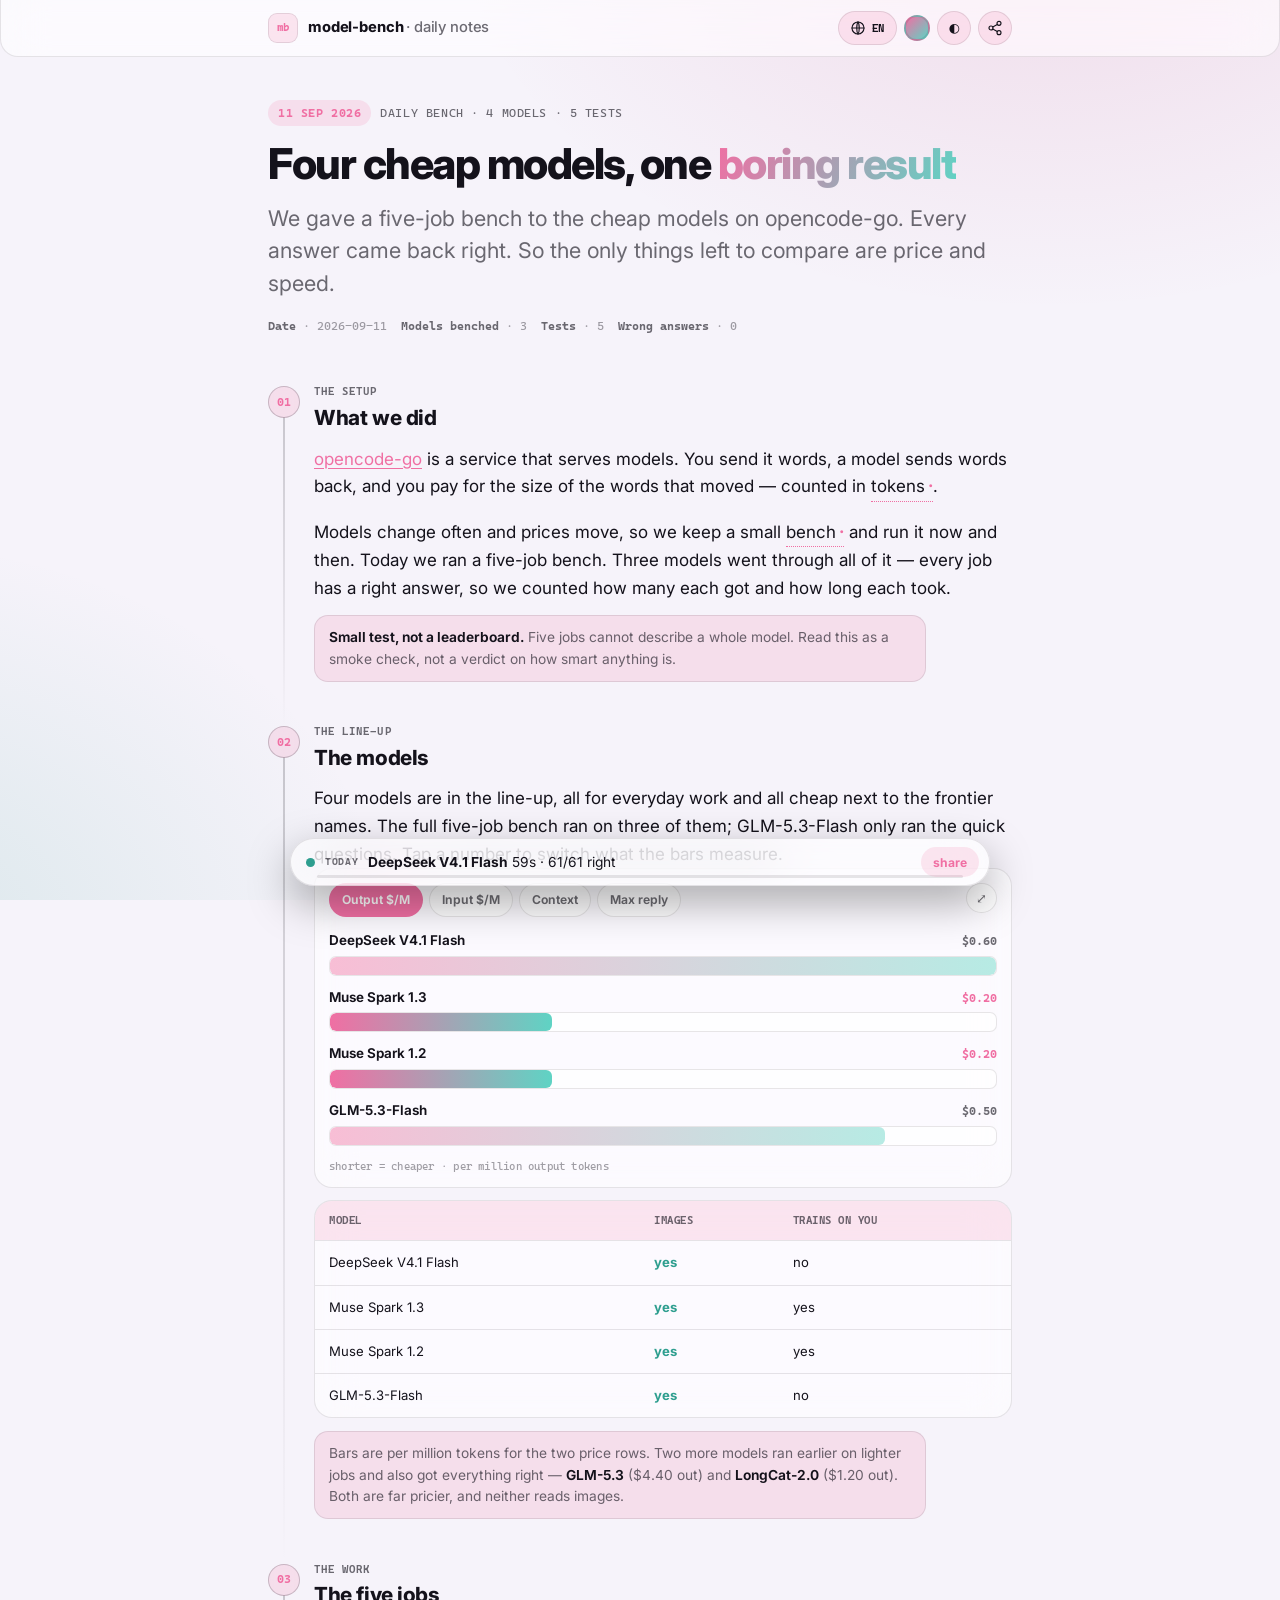
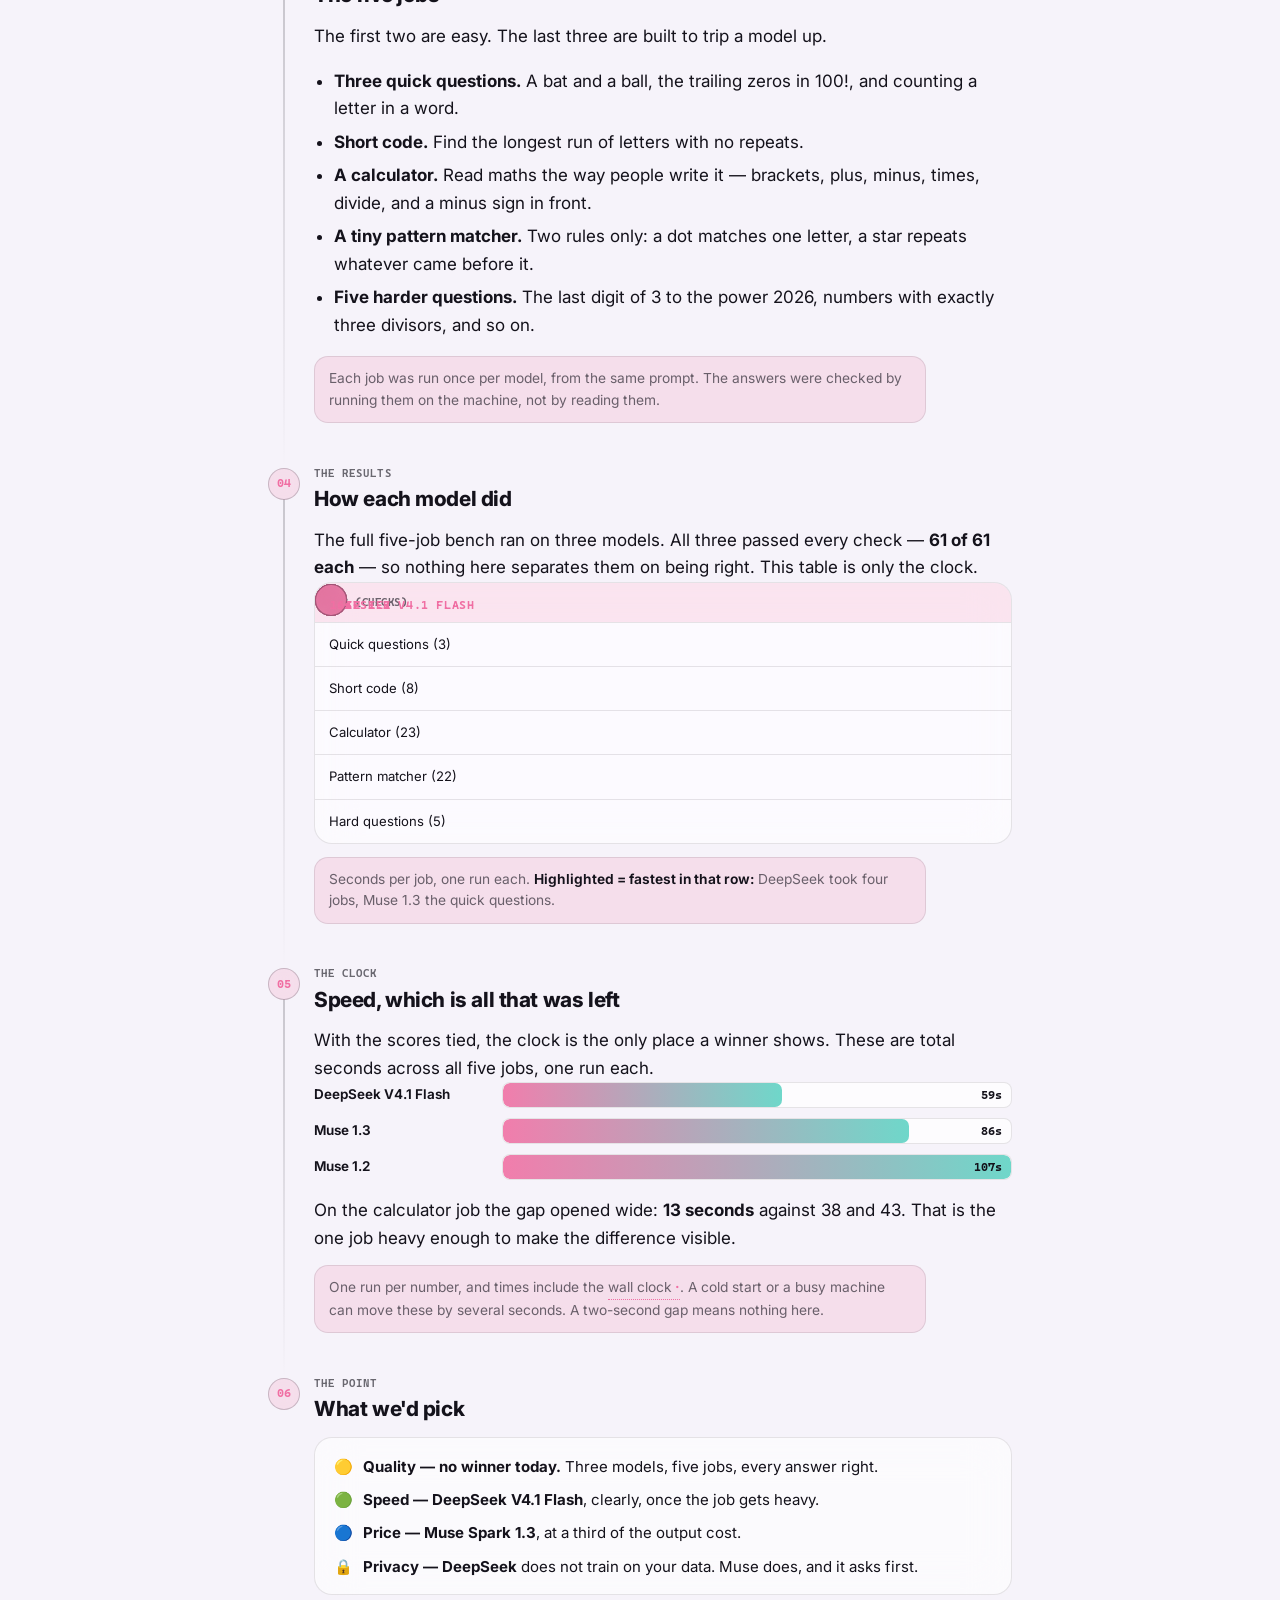
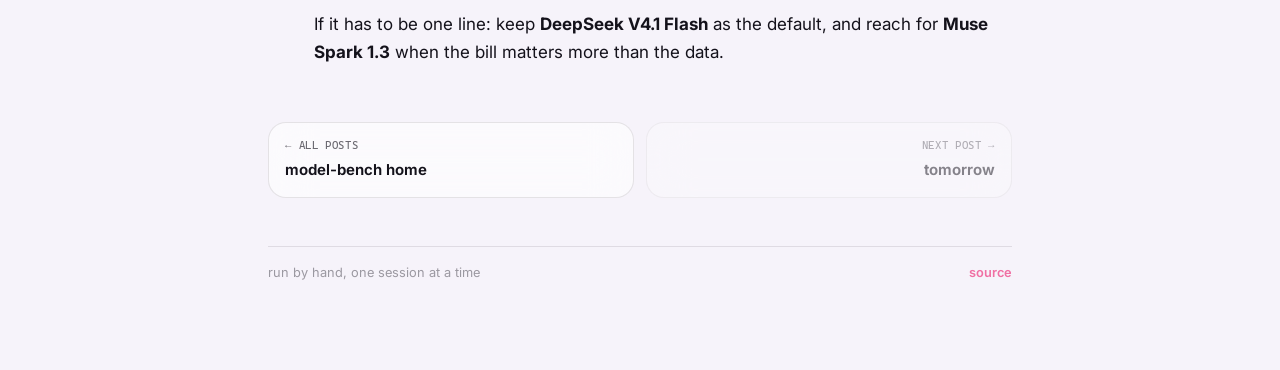
==== commit 38465160: "post: make the results section readable - cells were '3/3 · 12s' (score + time) — now time only; all" ====
--- a/posts/2026-09-11.html
+++ b/posts/2026-09-11.html
@@ -51,12 +51,12 @@
       <span class="lang-hi">Chaar saste model, ek <span class="grad">boring result</span></span>
     </h1>
     <p class="standfirst">
-      <span class="lang-en">We gave five small jobs to the cheap models on opencode-go. Every one of them got every job right. So the only things left to compare are price and speed.</span>
-      <span class="lang-hi">opencode-go ke saste models ko paanch chhote kaam diye. Sabne sab sahi kiya. Ab compare karne ke liye sirf daam aur speed bache.</span>
+      <span class="lang-en">We gave a five-job bench to the cheap models on opencode-go. Every answer came back right. So the only things left to compare are price and speed.</span>
+      <span class="lang-hi">opencode-go ke saste models ko paanch kaam ka bench diya. Har jawab sahi aaya. Ab compare karne ke liye sirf daam aur speed bache.</span>
     </p>
     <div class="meta">
       <span><b data-en="Date" data-hi="Taareekh">Date</b> · 2026-09-11</span>
-      <span><b data-en="Models" data-hi="Model">Models</b> · 4</span>
+      <span><b data-en="Models benched" data-hi="Model benched">Models benched</b> · 3</span>
       <span><b data-en="Tests" data-hi="Test">Tests</b> · 5</span>
       <span><b data-en="Wrong answers" data-hi="Galat jawab">Wrong answers</b> · 0</span>
     </div>
@@ -71,7 +71,7 @@
         <h2><span class="kicker">the setup</span>What we did</h2>
         <div class="prose">
           <p><a href="https://opencode.ai" target="_blank" rel="noopener">opencode-go</a> is a service that serves models. You send it words, a model sends words back, and you pay for the size of the words that moved — counted in <button class="term" type="button" data-tip="A token is a small piece of a word. Models count what you send and what they write back in tokens, and you pay per token.">tokens</button>.</p>
-          <p>Models change often and prices move, so we keep a small <button class="term" type="button" data-tip="A bench is a fixed set of small jobs. You run the same jobs again and again, so today&#39;s numbers can be compared with last week&#39;s.">bench</button> and run it now and then. Today we took four models and gave each one five small jobs. Every job has a right answer, so we could simply count how many each model got.</p>
+          <p>Models change often and prices move, so we keep a small <button class="term" type="button" data-tip="A bench is a fixed set of small jobs. You run the same jobs again and again, so today&#39;s numbers can be compared with last week&#39;s.">bench</button> and run it now and then. Today we ran a five-job bench. Three models went through all of it — every job has a right answer, so we counted how many each got and how long each took.</p>
         </div>
         <p class="caption"><b>Small test, not a leaderboard.</b> Five jobs cannot describe a whole model. Read this as a smoke check, not a verdict on how smart anything is.</p>
       </section>
@@ -80,7 +80,7 @@
         <span class="num">02</span>
         <h2><span class="kicker">the line-up</span>The models</h2>
         <div class="prose">
-          <p>Four models were in the main run. All are meant for everyday work, and all are cheap next to the frontier names. Tap a number to switch what the bars measure.</p>
+          <p>Four models are in the line-up, all for everyday work and all cheap next to the frontier names. The full five-job bench ran on three of them; GLM-5.3-Flash only ran the quick questions. Tap a number to switch what the bars measure.</p>
         </div>
         <div class="compare">
           <div class="ctabs">
@@ -141,22 +141,25 @@
 
       <section class="step">
         <span class="num">04</span>
-        <h2><span class="kicker">the numbers</span>What came back</h2>
+        <h2><span class="kicker">the results</span>How each model did</h2>
+        <div class="prose">
+          <p>The full five-job bench ran on three models. All three passed every check — <strong>61 of 61 each</strong> — so nothing here separates them on being right. This table is only the clock.</p>
+        </div>
         <div class="table-scroll">
           <table>
             <thead>
               <tr><th>Job (checks)</th><th class="num">DeepSeek V4.1 Flash</th><th class="num">Muse 1.3</th><th class="num">Muse 1.2</th></tr>
             </thead>
             <tbody>
-              <tr><td>Quick questions (3)</td><td class="num win-col">3/3 · 12s</td><td class="num">3/3 · 10s</td><td class="num">3/3 · 12s</td></tr>
-              <tr><td>Short code (8)</td><td class="num win-col">8/8 · 11s</td><td class="num">8/8 · 12s</td><td class="num">8/8 · 12s</td></tr>
-              <tr><td>Calculator (23)</td><td class="num win-col">23/23 · 13s</td><td class="num">23/23 · 38s</td><td class="num">23/23 · 43s</td></tr>
-              <tr><td>Pattern matcher (22)</td><td class="num win-col">22/22 · 12s</td><td class="num">22/22 · 14s</td><td class="num">22/22 · 24s</td></tr>
-              <tr><td>Hard questions (5)</td><td class="num win-col">5/5 · 11s</td><td class="num">5/5 · 12s</td><td class="num">5/5 · 16s</td></tr>
+              <tr><td>Quick questions (3)</td><td class="num">12s</td><td class="num win-col">10s</td><td class="num">12s</td></tr>
+              <tr><td>Short code (8)</td><td class="num win-col">11s</td><td class="num">12s</td><td class="num">12s</td></tr>
+              <tr><td>Calculator (23)</td><td class="num win-col">13s</td><td class="num">38s</td><td class="num">43s</td></tr>
+              <tr><td>Pattern matcher (22)</td><td class="num win-col">12s</td><td class="num">14s</td><td class="num">24s</td></tr>
+              <tr><td>Hard questions (5)</td><td class="num win-col">11s</td><td class="num">12s</td><td class="num">16s</td></tr>
             </tbody>
           </table>
         </div>
-        <p class="caption">Green is just "best time in that row". Every score in this table is <span class="ok">full marks</span>. There was nothing to separate on correctness.</p>
+        <p class="caption">Seconds per job, one run each. <b>Highlighted = fastest in that row:</b> DeepSeek took four jobs, Muse 1.3 the quick questions.</p>
       </section>
 
       <section class="step">
@@ -190,7 +193,7 @@
         <h2><span class="kicker">the point</span>What we'd pick</h2>
         <div class="verdict">
           <ul>
-            <li><span class="mk">🟡</span><span><strong>Quality — no winner today.</strong> Four models, five jobs, every answer right.</span></li>
+            <li><span class="mk">🟡</span><span><strong>Quality — no winner today.</strong> Three models, five jobs, every answer right.</span></li>
             <li><span class="mk">🟢</span><span><strong>Speed — DeepSeek V4.1 Flash</strong>, clearly, once the job gets heavy.</span></li>
             <li><span class="mk">🔵</span><span><strong>Price — Muse Spark 1.3</strong>, at a third of the output cost.</span></li>
             <li><span class="mk">🔒</span><span><strong>Privacy — DeepSeek</strong> does not train on your data. Muse does, and it asks first.</span></li>
@@ -213,7 +216,7 @@
         <h2><span class="kicker">setup</span>Humne kya kiya</h2>
         <div class="prose">
           <p><a href="https://opencode.ai" target="_blank" rel="noopener">opencode-go</a> ek service hai jo models deti hai. Tum kuch bhejte ho, model jawab deta hai, aur tum words ke size ka paisa dete ho — jise <button class="term" type="button" data-tip="Token ek chhota tukda hota hai word ka. Model jo bhejte ho aur jo likhta hai, dono ko token me ginta hai, aur paisa per token lagta hai.">token</button> kehte hain.</p>
-          <p>Models badalte rehte hain aur daam hilte rehte hain, isliye hum ek chhota <button class="term" type="button" data-tip="Bench matlab kaam ka ek fixed set. Wahi kaam baar-baar chalate hain, taaki aaj ke number pichhle hafte se compare ho sakein.">bench</button> rakhte hain aur beech-beech me chalate hain. Aaj humne chaar model liye aur har ek ko paanch chhote kaam diye. Har kaam ka ek sahi jawab hai, isliye seedha ginti kar sakte hain.</p>
+          <p>Models badalte rehte hain aur daam hilte rehte hain, isliye hum ek chhota <button class="term" type="button" data-tip="Bench matlab kaam ka ek fixed set. Wahi kaam baar-baar chalate hain, taaki aaj ke number pichhle hafte se compare ho sakein.">bench</button> rakhte hain aur beech-beech me chalate hain. Aaj humne paanch-kaam ka bench chalaya. Teen model ne poora kiya — har kaam ka ek sahi jawab hai, isliye ginti ki kisne kitne sahi kiye aur kitna time liya.</p>
         </div>
         <p class="caption"><b>Chhota test, leaderboard nahi.</b> Paanch kaam se poora model describe nahi hota. Ise smoke check samjho, dimaag ka faisla nahi.</p>
       </section>
@@ -222,7 +225,7 @@
         <span class="num">02</span>
         <h2><span class="kicker">line-up</span>Model kaun-kaun</h2>
         <div class="prose">
-          <p>Mukhya run me chaar model the. Sab rozmarra ke kaam ke liye hain, aur bade naamoon ke muqable sab saste. Bars badalne ke liye koi bhi number dabao.</p>
+          <p>Line-up me chaar model hain, sab rozmarra ke kaam ke liye aur bade naamoon se saste. Poora paanch-kaam bench teen pe chala; GLM-5.3-Flash ne sirf aasan sawaal kiye. Bars badalne ke liye koi bhi number dabao.</p>
         </div>
         <div class="compare">
           <div class="ctabs">
@@ -283,22 +286,25 @@
 
       <section class="step">
         <span class="num">04</span>
-        <h2><span class="kicker">numbers</span>Kya nikla</h2>
+        <h2><span class="kicker">result</span>Har model ne kaisa kiya</h2>
+        <div class="prose">
+          <p>Poora paanch-kaam bench teen model pe chala. Teeno ne har check pass kiya — <strong>61 me se 61</strong> — toh sahi hone pe kuch alag nahi hai. Ye table sirf ghadi hai.</p>
+        </div>
         <div class="table-scroll">
           <table>
             <thead>
               <tr><th>Kaam (checks)</th><th class="num">DeepSeek V4.1 Flash</th><th class="num">Muse 1.3</th><th class="num">Muse 1.2</th></tr>
             </thead>
             <tbody>
-              <tr><td>Aasan sawaal (3)</td><td class="num win-col">3/3 · 12s</td><td class="num">3/3 · 10s</td><td class="num">3/3 · 12s</td></tr>
-              <tr><td>Chhota code (8)</td><td class="num win-col">8/8 · 11s</td><td class="num">8/8 · 12s</td><td class="num">8/8 · 12s</td></tr>
-              <tr><td>Calculator (23)</td><td class="num win-col">23/23 · 13s</td><td class="num">23/23 · 38s</td><td class="num">23/23 · 43s</td></tr>
-              <tr><td>Pattern matcher (22)</td><td class="num win-col">22/22 · 12s</td><td class="num">22/22 · 14s</td><td class="num">22/22 · 24s</td></tr>
-              <tr><td>Mushkil sawaal (5)</td><td class="num win-col">5/5 · 11s</td><td class="num">5/5 · 12s</td><td class="num">5/5 · 16s</td></tr>
+              <tr><td>Aasan sawaal (3)</td><td class="num">12s</td><td class="num win-col">10s</td><td class="num">12s</td></tr>
+              <tr><td>Chhota code (8)</td><td class="num win-col">11s</td><td class="num">12s</td><td class="num">12s</td></tr>
+              <tr><td>Calculator (23)</td><td class="num win-col">13s</td><td class="num">38s</td><td class="num">43s</td></tr>
+              <tr><td>Pattern matcher (22)</td><td class="num win-col">12s</td><td class="num">14s</td><td class="num">24s</td></tr>
+              <tr><td>Mushkil sawaal (5)</td><td class="num win-col">11s</td><td class="num">12s</td><td class="num">16s</td></tr>
             </tbody>
           </table>
         </div>
-        <p class="caption">Hara matlab sirf "is line me sabse tez". Scores sab <span class="ok">full marks</span> hain — sahi-galat pe kuch alag nahi hua.</p>
+        <p class="caption">Har kaam ke seconds, ek-ek run. <b>Highlighted = us row ka sabse tez:</b> DeepSeek ne chaar kaam, Muse 1.3 ne aasan sawaal.</p>
       </section>
 
       <section class="step">
@@ -332,7 +338,7 @@
         <h2><span class="kicker">matlab</span>Hum kya chunte</h2>
         <div class="verdict">
           <ul>
-            <li><span class="mk">🟡</span><span><strong>Quality — aaj koi winner nahi.</strong> Chaar model, paanch kaam, sab jawab sahi.</span></li>
+            <li><span class="mk">🟡</span><span><strong>Quality — aaj koi winner nahi.</strong> Teen model, paanch kaam, sab jawab sahi.</span></li>
             <li><span class="mk">🟢</span><span><strong>Speed — DeepSeek V4.1 Flash</strong>, saaf saaf, jab kaam bhari ho.</span></li>
             <li><span class="mk">🔵</span><span><strong>Daam — Muse Spark 1.3</strong>, output ke daam ka teesra hissa.</span></li>
             <li><span class="mk">🔒</span><span><strong>Privacy — DeepSeek</strong> tumhare data pe train nahi karta. Muse karta hai, par pehle poochhta hai.</span></li>
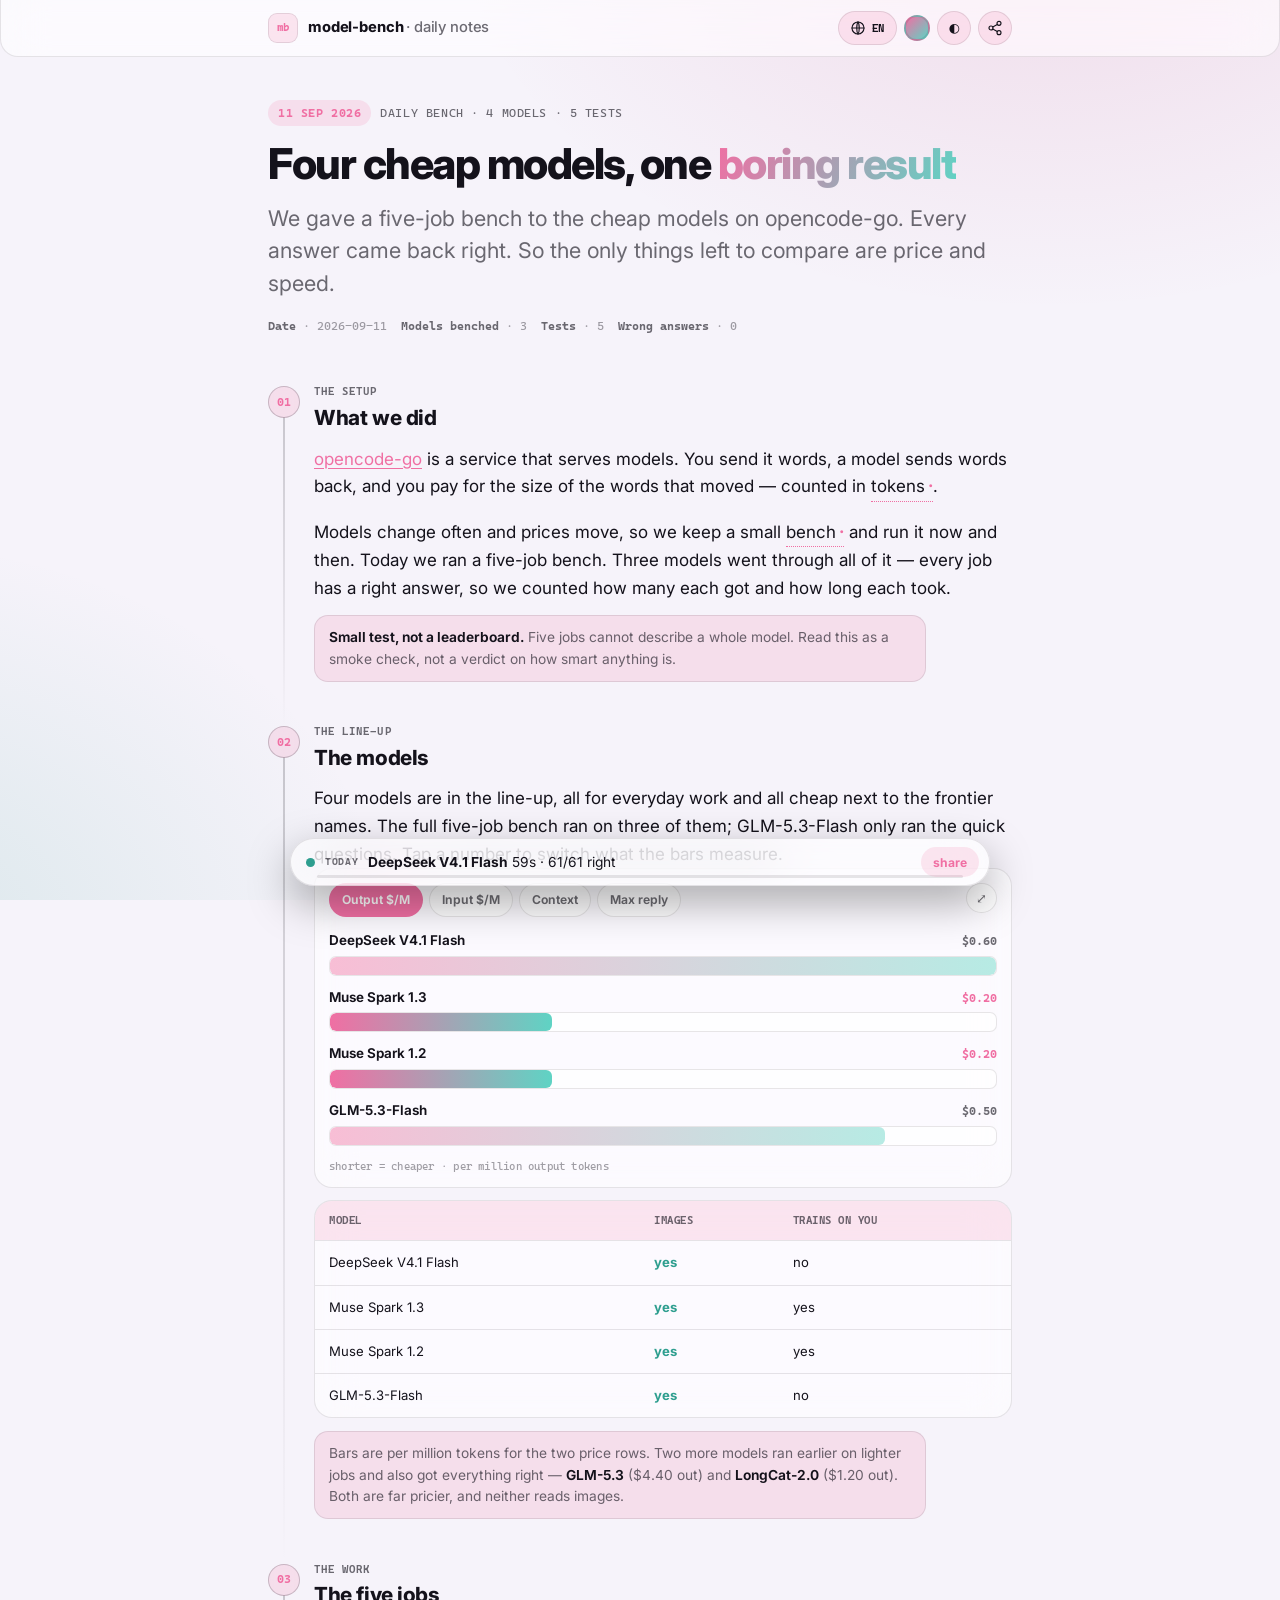
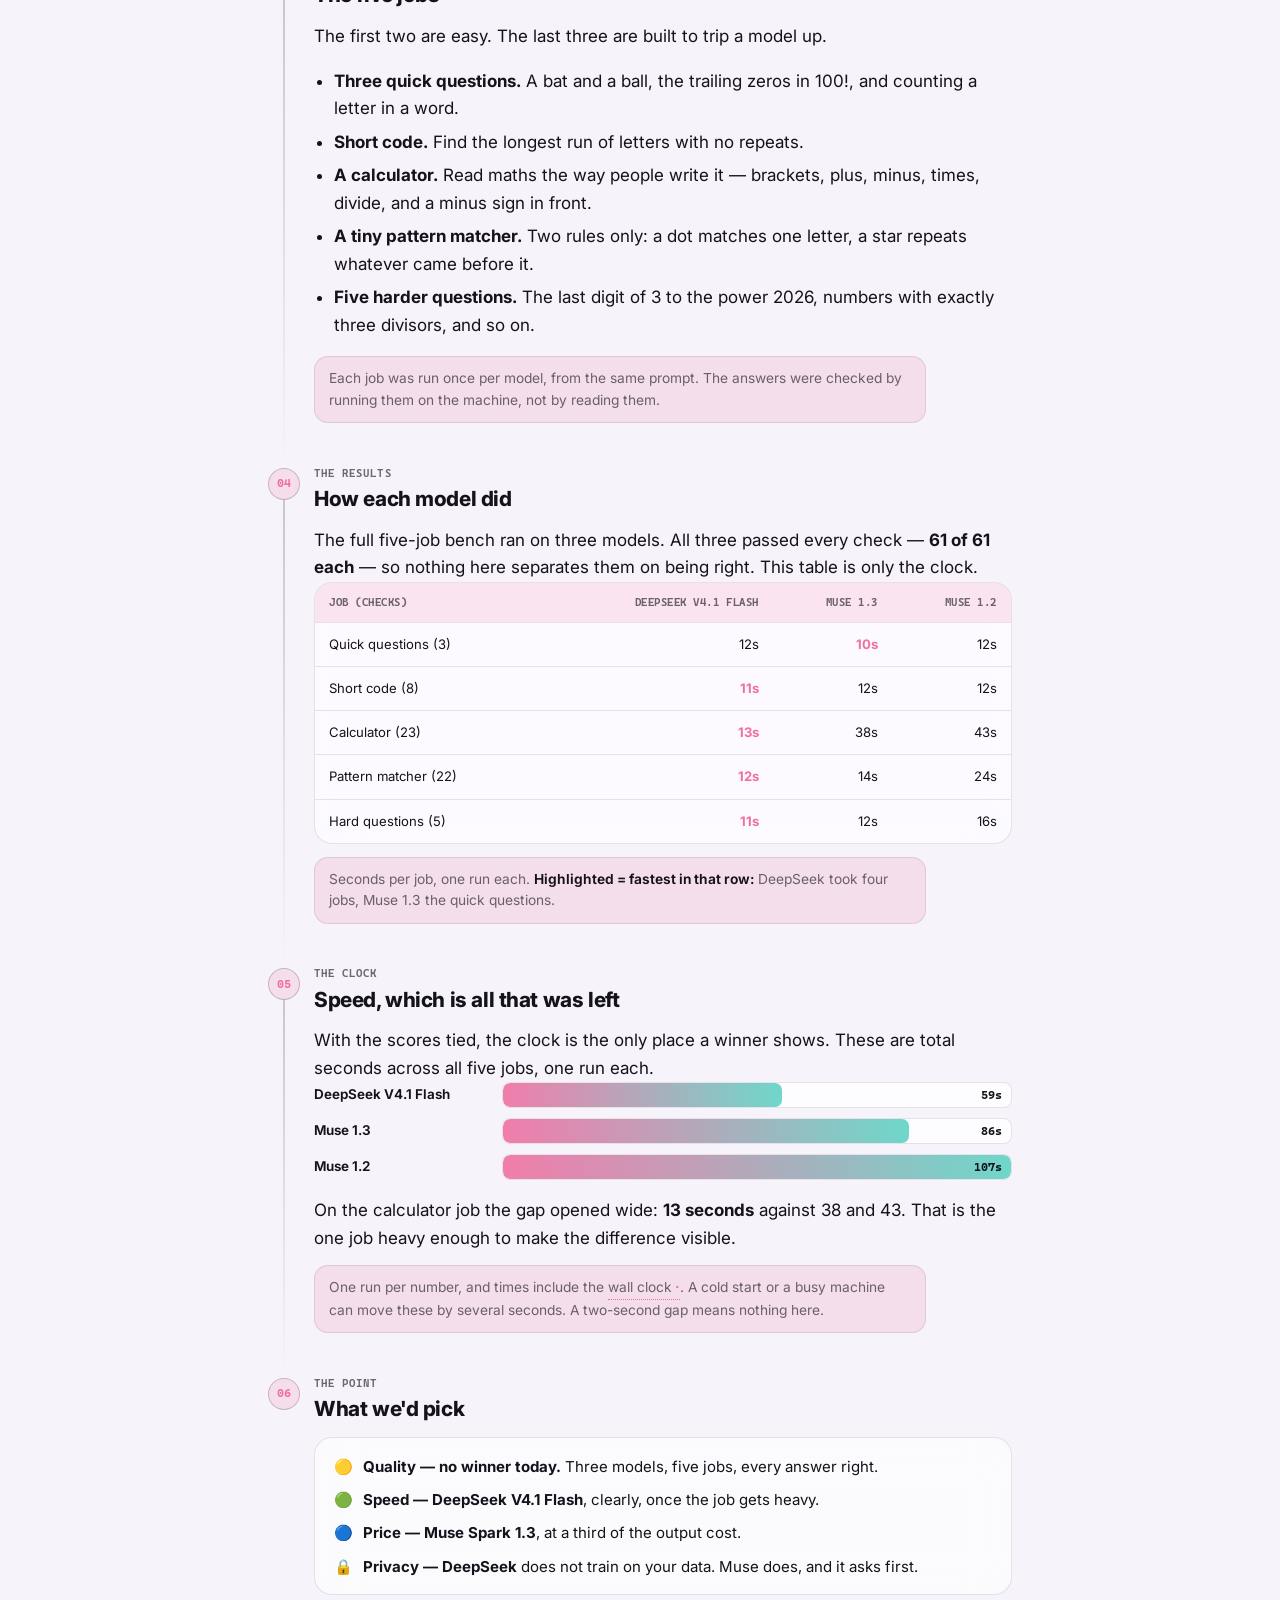
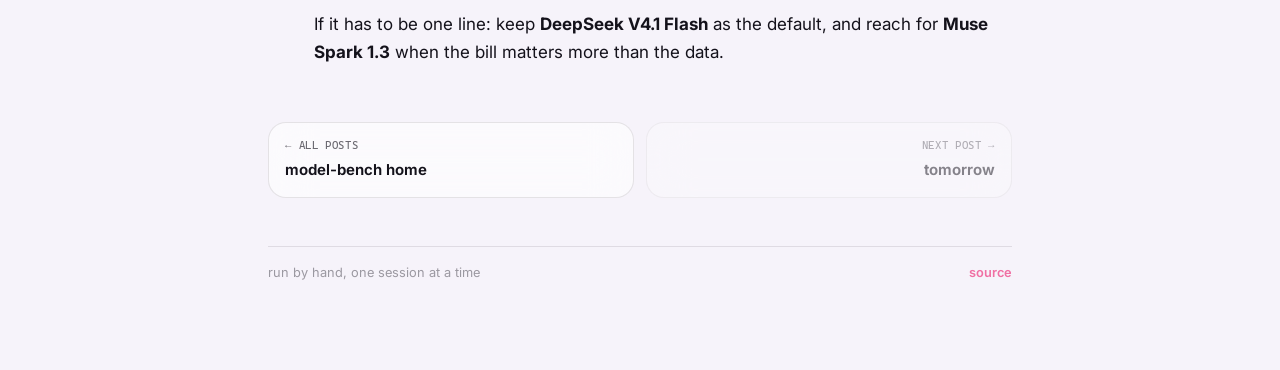
==== commit 8da3c8cb: "fix: table numbers collided with step-number badge .step .num styled every .num descendant, so <th c" ====
--- a/posts/2026-09-11.html
+++ b/posts/2026-09-11.html
@@ -14,8 +14,8 @@
 <link rel="preconnect" href="https://fonts.googleapis.com">
 <link rel="preconnect" href="https://fonts.gstatic.com" crossorigin>
 <link href="https://fonts.googleapis.com/css2?family=Inter:wght@400;500;600;700;800&display=swap" rel="stylesheet">
-<link rel="stylesheet" href="../assets/style.css?v=20260911-3">
-<script src="../assets/app.js?v=20260911-3" defer></script>
+<link rel="stylesheet" href="../assets/style.css?v=20260911-4">
+<script src="../assets/app.js?v=20260911-4" defer></script>
 </head>
 <body>
 
--- a/assets/style.css
+++ b/assets/style.css
@@ -209,7 +209,7 @@
   width: 2px; background: linear-gradient(var(--glass-border-str), transparent);
 }
 .step:last-child::before { display: none; }
-.step .num {
+.step > .num {
   position: absolute; left: 0; top: 1px;
   width: 32px; height: 32px; border-radius: 999px;
   display: grid; place-items: center;
@@ -521,7 +521,7 @@
 @media (max-width: 560px) {
   body { font-size: 0.98rem; }
   .step { padding-left: 40px; }
-  .step .num { width: 28px; height: 28px; font-size: 11px; }
+  .step > .num { width: 28px; height: 28px; font-size: 11px; }
   .step::before { left: 13px; }
   .cards { grid-template-columns: 1fr; }
   .feed { grid-template-columns: 1fr; }
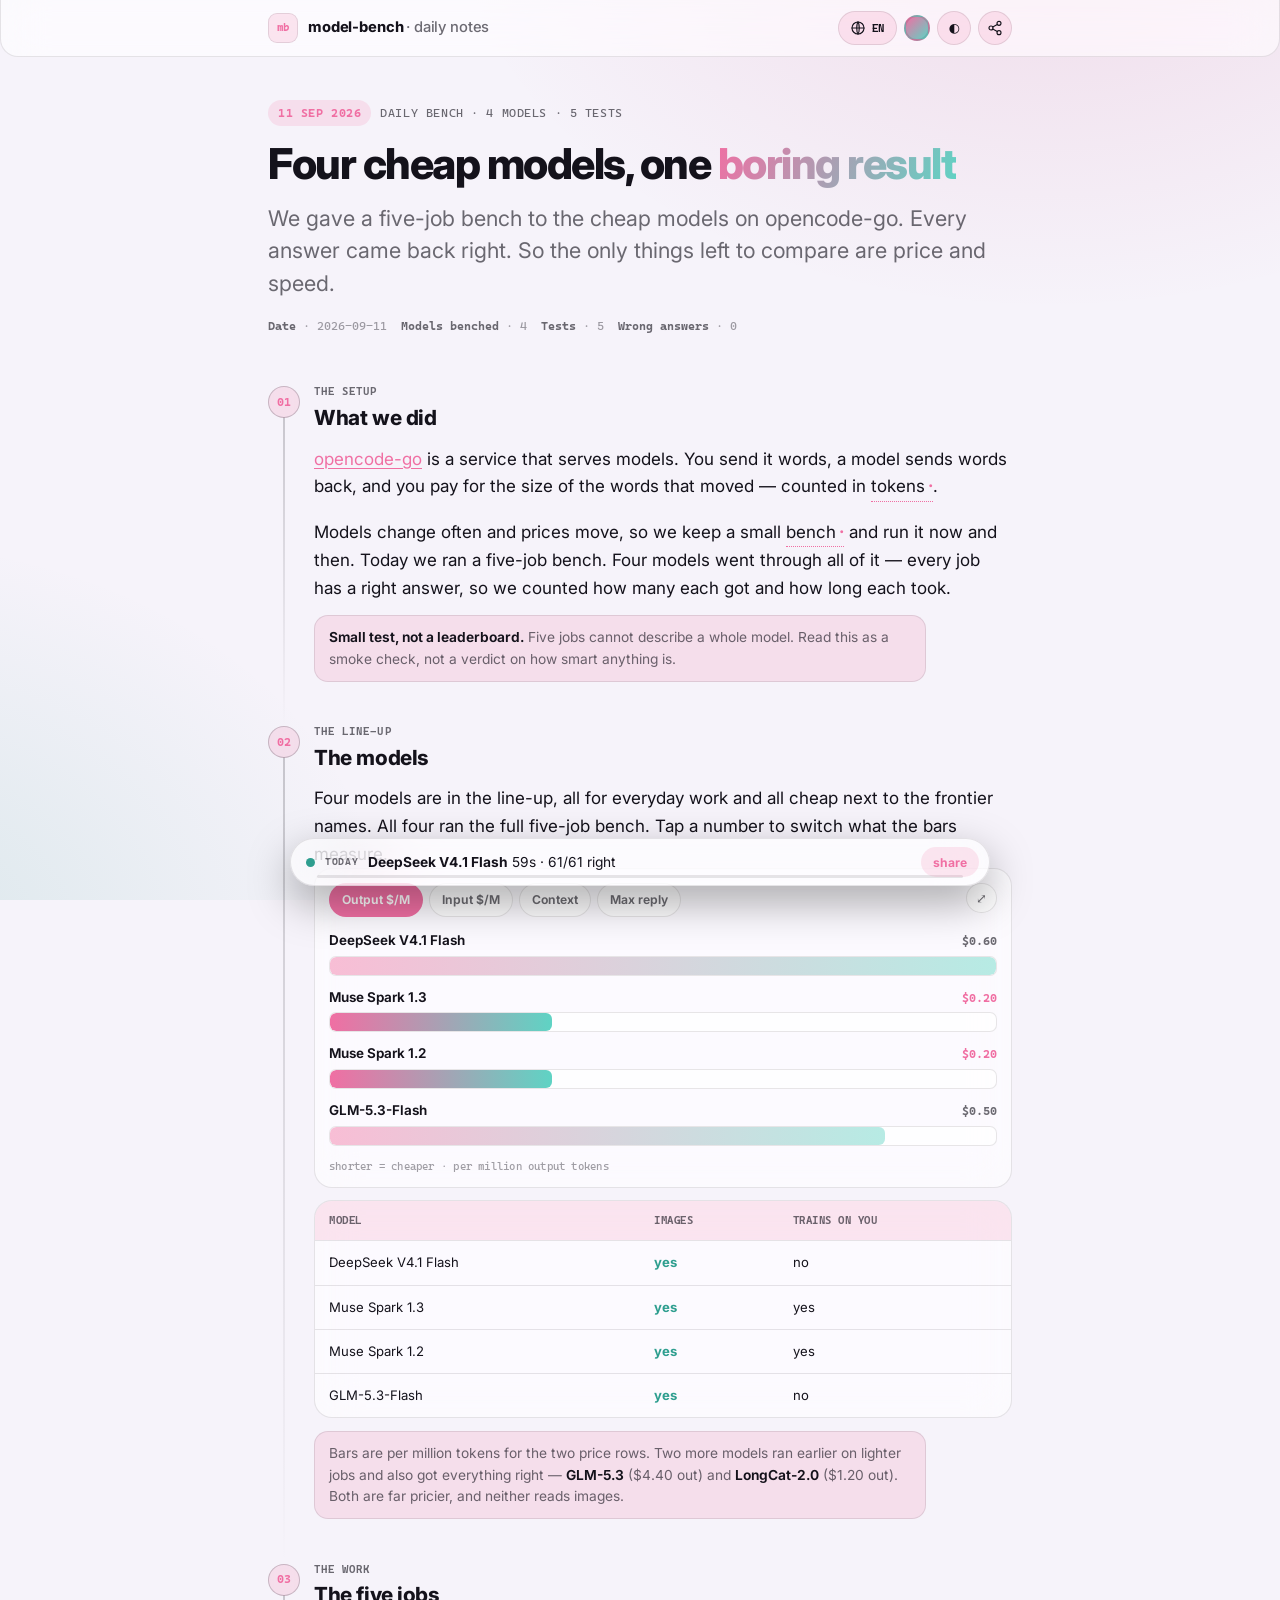
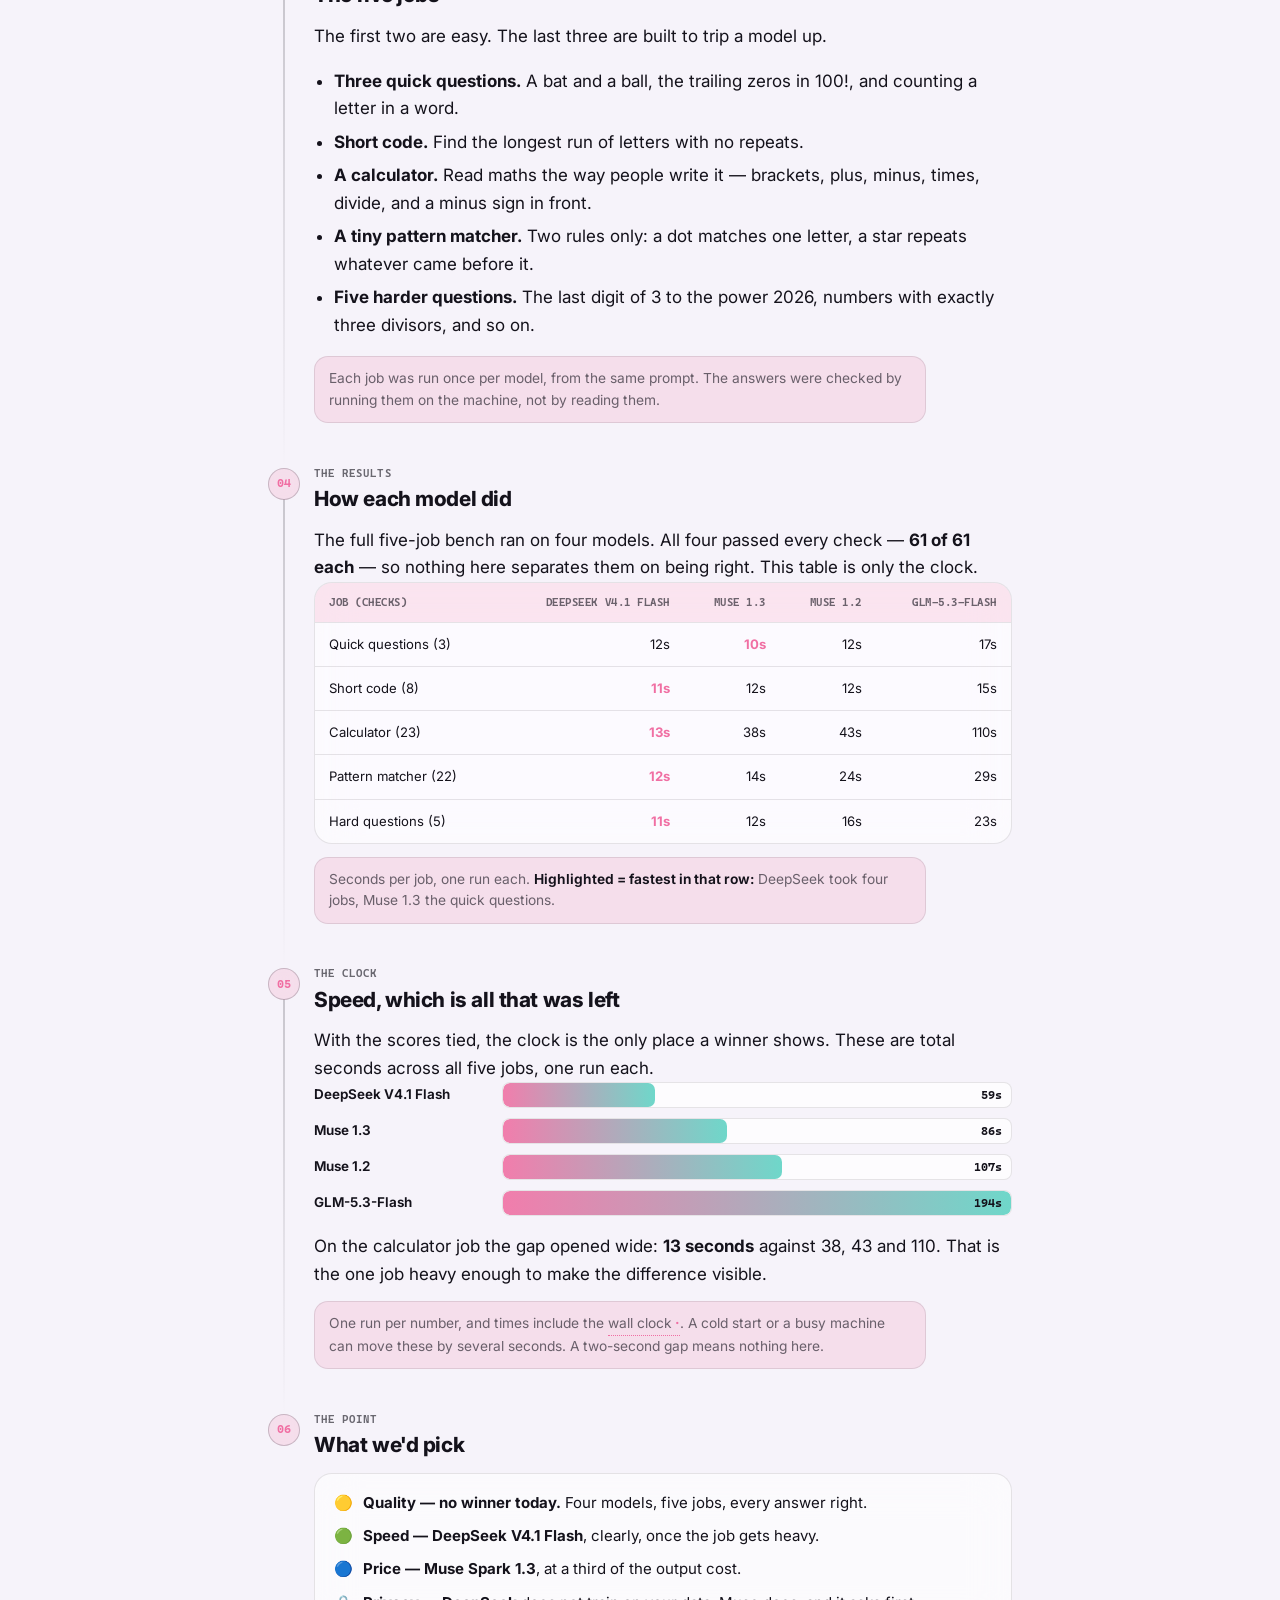
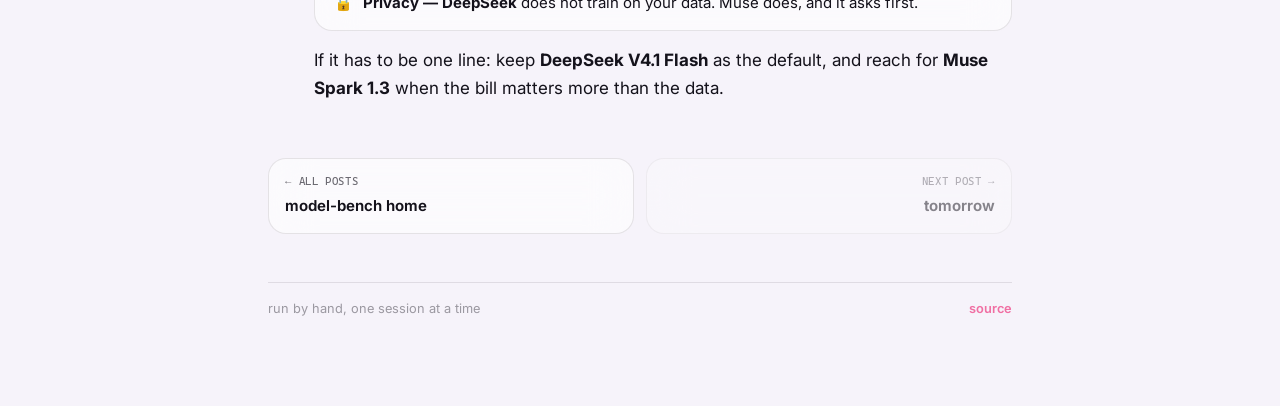
==== commit 44f1379c: "post: run GLM-5.3-Flash on the full bench Ran the four remaining jobs on opencode-go/glm-5.3-flash: " ====
--- a/posts/2026-09-11.html
+++ b/posts/2026-09-11.html
@@ -56,7 +56,7 @@
     </p>
     <div class="meta">
       <span><b data-en="Date" data-hi="Taareekh">Date</b> · 2026-09-11</span>
-      <span><b data-en="Models benched" data-hi="Model benched">Models benched</b> · 3</span>
+      <span><b data-en="Models benched" data-hi="Model benched">Models benched</b> · 4</span>
       <span><b data-en="Tests" data-hi="Test">Tests</b> · 5</span>
       <span><b data-en="Wrong answers" data-hi="Galat jawab">Wrong answers</b> · 0</span>
     </div>
@@ -71,7 +71,7 @@
         <h2><span class="kicker">the setup</span>What we did</h2>
         <div class="prose">
           <p><a href="https://opencode.ai" target="_blank" rel="noopener">opencode-go</a> is a service that serves models. You send it words, a model sends words back, and you pay for the size of the words that moved — counted in <button class="term" type="button" data-tip="A token is a small piece of a word. Models count what you send and what they write back in tokens, and you pay per token.">tokens</button>.</p>
-          <p>Models change often and prices move, so we keep a small <button class="term" type="button" data-tip="A bench is a fixed set of small jobs. You run the same jobs again and again, so today&#39;s numbers can be compared with last week&#39;s.">bench</button> and run it now and then. Today we ran a five-job bench. Three models went through all of it — every job has a right answer, so we counted how many each got and how long each took.</p>
+          <p>Models change often and prices move, so we keep a small <button class="term" type="button" data-tip="A bench is a fixed set of small jobs. You run the same jobs again and again, so today&#39;s numbers can be compared with last week&#39;s.">bench</button> and run it now and then. Today we ran a five-job bench. Four models went through all of it — every job has a right answer, so we counted how many each got and how long each took.</p>
         </div>
         <p class="caption"><b>Small test, not a leaderboard.</b> Five jobs cannot describe a whole model. Read this as a smoke check, not a verdict on how smart anything is.</p>
       </section>
@@ -80,7 +80,7 @@
         <span class="num">02</span>
         <h2><span class="kicker">the line-up</span>The models</h2>
         <div class="prose">
-          <p>Four models are in the line-up, all for everyday work and all cheap next to the frontier names. The full five-job bench ran on three of them; GLM-5.3-Flash only ran the quick questions. Tap a number to switch what the bars measure.</p>
+          <p>Four models are in the line-up, all for everyday work and all cheap next to the frontier names. All four ran the full five-job bench. Tap a number to switch what the bars measure.</p>
         </div>
         <div class="compare">
           <div class="ctabs">
@@ -143,19 +143,19 @@
         <span class="num">04</span>
         <h2><span class="kicker">the results</span>How each model did</h2>
         <div class="prose">
-          <p>The full five-job bench ran on three models. All three passed every check — <strong>61 of 61 each</strong> — so nothing here separates them on being right. This table is only the clock.</p>
+          <p>The full five-job bench ran on four models. All four passed every check — <strong>61 of 61 each</strong> — so nothing here separates them on being right. This table is only the clock.</p>
         </div>
         <div class="table-scroll">
           <table>
             <thead>
-              <tr><th>Job (checks)</th><th class="num">DeepSeek V4.1 Flash</th><th class="num">Muse 1.3</th><th class="num">Muse 1.2</th></tr>
+              <tr><th>Job (checks)</th><th class="num">DeepSeek V4.1 Flash</th><th class="num">Muse 1.3</th><th class="num">Muse 1.2</th><th class="num">GLM-5.3-Flash</th></tr>
             </thead>
             <tbody>
-              <tr><td>Quick questions (3)</td><td class="num">12s</td><td class="num win-col">10s</td><td class="num">12s</td></tr>
-              <tr><td>Short code (8)</td><td class="num win-col">11s</td><td class="num">12s</td><td class="num">12s</td></tr>
-              <tr><td>Calculator (23)</td><td class="num win-col">13s</td><td class="num">38s</td><td class="num">43s</td></tr>
-              <tr><td>Pattern matcher (22)</td><td class="num win-col">12s</td><td class="num">14s</td><td class="num">24s</td></tr>
-              <tr><td>Hard questions (5)</td><td class="num win-col">11s</td><td class="num">12s</td><td class="num">16s</td></tr>
+              <tr><td>Quick questions (3)</td><td class="num">12s</td><td class="num win-col">10s</td><td class="num">12s</td><td class="num">17s</td></tr>
+              <tr><td>Short code (8)</td><td class="num win-col">11s</td><td class="num">12s</td><td class="num">12s</td><td class="num">15s</td></tr>
+              <tr><td>Calculator (23)</td><td class="num win-col">13s</td><td class="num">38s</td><td class="num">43s</td><td class="num">110s</td></tr>
+              <tr><td>Pattern matcher (22)</td><td class="num win-col">12s</td><td class="num">14s</td><td class="num">24s</td><td class="num">29s</td></tr>
+              <tr><td>Hard questions (5)</td><td class="num win-col">11s</td><td class="num">12s</td><td class="num">16s</td><td class="num">23s</td></tr>
             </tbody>
           </table>
         </div>
@@ -171,19 +171,23 @@
         <div class="bars">
           <div class="bar-row">
             <div class="label"><b>DeepSeek V4.1 Flash</b></div>
-            <div class="bar-track"><div class="bar-fill" style="width:55%"></div><span class="val">59s</span></div>
+            <div class="bar-track"><div class="bar-fill" style="width:30%"></div><span class="val">59s</span></div>
           </div>
           <div class="bar-row">
             <div class="label"><b>Muse 1.3</b></div>
-            <div class="bar-track"><div class="bar-fill" style="width:80%"></div><span class="val">86s</span></div>
+            <div class="bar-track"><div class="bar-fill" style="width:44%"></div><span class="val">86s</span></div>
           </div>
           <div class="bar-row">
             <div class="label"><b>Muse 1.2</b></div>
-            <div class="bar-track"><div class="bar-fill" style="width:100%"></div><span class="val">107s</span></div>
-          </div>
-        </div>
-        <div class="prose">
-          <p>On the calculator job the gap opened wide: <strong>13 seconds</strong> against 38 and 43. That is the one job heavy enough to make the difference visible.</p>
+            <div class="bar-track"><div class="bar-fill" style="width:55%"></div><span class="val">107s</span></div>
+          </div>
+          <div class="bar-row">
+            <div class="label"><b>GLM-5.3-Flash</b></div>
+            <div class="bar-track"><div class="bar-fill" style="width:100%"></div><span class="val">194s</span></div>
+          </div>
+        </div>
+        <div class="prose">
+          <p>On the calculator job the gap opened wide: <strong>13 seconds</strong> against 38, 43 and 110. That is the one job heavy enough to make the difference visible.</p>
         </div>
         <p class="caption">One run per number, and times include the <button class="term" type="button" data-tip="Wall-clock time is real time on the clock — the thing you actually wait for — as opposed to time spent only inside the model.">wall clock</button>. A cold start or a busy machine can move these by several seconds. A two-second gap means nothing here.</p>
       </section>
@@ -193,7 +197,7 @@
         <h2><span class="kicker">the point</span>What we'd pick</h2>
         <div class="verdict">
           <ul>
-            <li><span class="mk">🟡</span><span><strong>Quality — no winner today.</strong> Three models, five jobs, every answer right.</span></li>
+            <li><span class="mk">🟡</span><span><strong>Quality — no winner today.</strong> Four models, five jobs, every answer right.</span></li>
             <li><span class="mk">🟢</span><span><strong>Speed — DeepSeek V4.1 Flash</strong>, clearly, once the job gets heavy.</span></li>
             <li><span class="mk">🔵</span><span><strong>Price — Muse Spark 1.3</strong>, at a third of the output cost.</span></li>
             <li><span class="mk">🔒</span><span><strong>Privacy — DeepSeek</strong> does not train on your data. Muse does, and it asks first.</span></li>
@@ -216,7 +220,7 @@
         <h2><span class="kicker">setup</span>Humne kya kiya</h2>
         <div class="prose">
           <p><a href="https://opencode.ai" target="_blank" rel="noopener">opencode-go</a> ek service hai jo models deti hai. Tum kuch bhejte ho, model jawab deta hai, aur tum words ke size ka paisa dete ho — jise <button class="term" type="button" data-tip="Token ek chhota tukda hota hai word ka. Model jo bhejte ho aur jo likhta hai, dono ko token me ginta hai, aur paisa per token lagta hai.">token</button> kehte hain.</p>
-          <p>Models badalte rehte hain aur daam hilte rehte hain, isliye hum ek chhota <button class="term" type="button" data-tip="Bench matlab kaam ka ek fixed set. Wahi kaam baar-baar chalate hain, taaki aaj ke number pichhle hafte se compare ho sakein.">bench</button> rakhte hain aur beech-beech me chalate hain. Aaj humne paanch-kaam ka bench chalaya. Teen model ne poora kiya — har kaam ka ek sahi jawab hai, isliye ginti ki kisne kitne sahi kiye aur kitna time liya.</p>
+          <p>Models badalte rehte hain aur daam hilte rehte hain, isliye hum ek chhota <button class="term" type="button" data-tip="Bench matlab kaam ka ek fixed set. Wahi kaam baar-baar chalate hain, taaki aaj ke number pichhle hafte se compare ho sakein.">bench</button> rakhte hain aur beech-beech me chalate hain. Aaj humne paanch-kaam ka bench chalaya. Chaar model ne poora kiya — har kaam ka ek sahi jawab hai, isliye ginti ki kisne kitne sahi kiye aur kitna time liya.</p>
         </div>
         <p class="caption"><b>Chhota test, leaderboard nahi.</b> Paanch kaam se poora model describe nahi hota. Ise smoke check samjho, dimaag ka faisla nahi.</p>
       </section>
@@ -225,7 +229,7 @@
         <span class="num">02</span>
         <h2><span class="kicker">line-up</span>Model kaun-kaun</h2>
         <div class="prose">
-          <p>Line-up me chaar model hain, sab rozmarra ke kaam ke liye aur bade naamoon se saste. Poora paanch-kaam bench teen pe chala; GLM-5.3-Flash ne sirf aasan sawaal kiye. Bars badalne ke liye koi bhi number dabao.</p>
+          <p>Line-up me chaar model hain, sab rozmarra ke kaam ke liye aur bade naamoon se saste. Chaaron ne poora paanch-kaam bench chalaya. Bars badalne ke liye koi bhi number dabao.</p>
         </div>
         <div class="compare">
           <div class="ctabs">
@@ -288,19 +292,19 @@
         <span class="num">04</span>
         <h2><span class="kicker">result</span>Har model ne kaisa kiya</h2>
         <div class="prose">
-          <p>Poora paanch-kaam bench teen model pe chala. Teeno ne har check pass kiya — <strong>61 me se 61</strong> — toh sahi hone pe kuch alag nahi hai. Ye table sirf ghadi hai.</p>
+          <p>Poora paanch-kaam bench chaar model pe chala. Chaaron ne har check pass kiya — <strong>61 me se 61</strong> — toh sahi hone pe kuch alag nahi hai. Ye table sirf ghadi hai.</p>
         </div>
         <div class="table-scroll">
           <table>
             <thead>
-              <tr><th>Kaam (checks)</th><th class="num">DeepSeek V4.1 Flash</th><th class="num">Muse 1.3</th><th class="num">Muse 1.2</th></tr>
+              <tr><th>Kaam (checks)</th><th class="num">DeepSeek V4.1 Flash</th><th class="num">Muse 1.3</th><th class="num">Muse 1.2</th><th class="num">GLM-5.3-Flash</th></tr>
             </thead>
             <tbody>
-              <tr><td>Aasan sawaal (3)</td><td class="num">12s</td><td class="num win-col">10s</td><td class="num">12s</td></tr>
-              <tr><td>Chhota code (8)</td><td class="num win-col">11s</td><td class="num">12s</td><td class="num">12s</td></tr>
-              <tr><td>Calculator (23)</td><td class="num win-col">13s</td><td class="num">38s</td><td class="num">43s</td></tr>
-              <tr><td>Pattern matcher (22)</td><td class="num win-col">12s</td><td class="num">14s</td><td class="num">24s</td></tr>
-              <tr><td>Mushkil sawaal (5)</td><td class="num win-col">11s</td><td class="num">12s</td><td class="num">16s</td></tr>
+              <tr><td>Aasan sawaal (3)</td><td class="num">12s</td><td class="num win-col">10s</td><td class="num">12s</td><td class="num">17s</td></tr>
+              <tr><td>Chhota code (8)</td><td class="num win-col">11s</td><td class="num">12s</td><td class="num">12s</td><td class="num">15s</td></tr>
+              <tr><td>Calculator (23)</td><td class="num win-col">13s</td><td class="num">38s</td><td class="num">43s</td><td class="num">110s</td></tr>
+              <tr><td>Pattern matcher (22)</td><td class="num win-col">12s</td><td class="num">14s</td><td class="num">24s</td><td class="num">29s</td></tr>
+              <tr><td>Mushkil sawaal (5)</td><td class="num win-col">11s</td><td class="num">12s</td><td class="num">16s</td><td class="num">23s</td></tr>
             </tbody>
           </table>
         </div>
@@ -316,19 +320,23 @@
         <div class="bars">
           <div class="bar-row">
             <div class="label"><b>DeepSeek V4.1 Flash</b></div>
-            <div class="bar-track"><div class="bar-fill" style="width:55%"></div><span class="val">59s</span></div>
+            <div class="bar-track"><div class="bar-fill" style="width:30%"></div><span class="val">59s</span></div>
           </div>
           <div class="bar-row">
             <div class="label"><b>Muse 1.3</b></div>
-            <div class="bar-track"><div class="bar-fill" style="width:80%"></div><span class="val">86s</span></div>
+            <div class="bar-track"><div class="bar-fill" style="width:44%"></div><span class="val">86s</span></div>
           </div>
           <div class="bar-row">
             <div class="label"><b>Muse 1.2</b></div>
-            <div class="bar-track"><div class="bar-fill" style="width:100%"></div><span class="val">107s</span></div>
-          </div>
-        </div>
-        <div class="prose">
-          <p>Calculator wale kaam pe gap khul gaya: <strong>13 second</strong> vs 38 aur 43. Bas wahi ek kaam itna bhari tha ki farq dikh jaye.</p>
+            <div class="bar-track"><div class="bar-fill" style="width:55%"></div><span class="val">107s</span></div>
+          </div>
+          <div class="bar-row">
+            <div class="label"><b>GLM-5.3-Flash</b></div>
+            <div class="bar-track"><div class="bar-fill" style="width:100%"></div><span class="val">194s</span></div>
+          </div>
+        </div>
+        <div class="prose">
+          <p>Calculator wale kaam pe gap khul gaya: <strong>13 second</strong> vs 38, 43 aur 110. Bas wahi ek kaam itna bhari tha ki farq dikh jaye.</p>
         </div>
         <p class="caption">Ek number, ek run. Time me <button class="term" type="button" data-tip="Wall-clock matlab asli ghadi ka time — jitna tum sach me wait karte ho — na ki sirf model ke andar laga time.">wall clock</button> shamil hai. Thandi shuruaat ya busy machine kai second hila sakti hai. Do second ka farq yahan kuch nahi.</p>
       </section>
@@ -338,7 +346,7 @@
         <h2><span class="kicker">matlab</span>Hum kya chunte</h2>
         <div class="verdict">
           <ul>
-            <li><span class="mk">🟡</span><span><strong>Quality — aaj koi winner nahi.</strong> Teen model, paanch kaam, sab jawab sahi.</span></li>
+            <li><span class="mk">🟡</span><span><strong>Quality — aaj koi winner nahi.</strong> Chaar model, paanch kaam, sab jawab sahi.</span></li>
             <li><span class="mk">🟢</span><span><strong>Speed — DeepSeek V4.1 Flash</strong>, saaf saaf, jab kaam bhari ho.</span></li>
             <li><span class="mk">🔵</span><span><strong>Daam — Muse Spark 1.3</strong>, output ke daam ka teesra hissa.</span></li>
             <li><span class="mk">🔒</span><span><strong>Privacy — DeepSeek</strong> tumhare data pe train nahi karta. Muse karta hai, par pehle poochhta hai.</span></li>
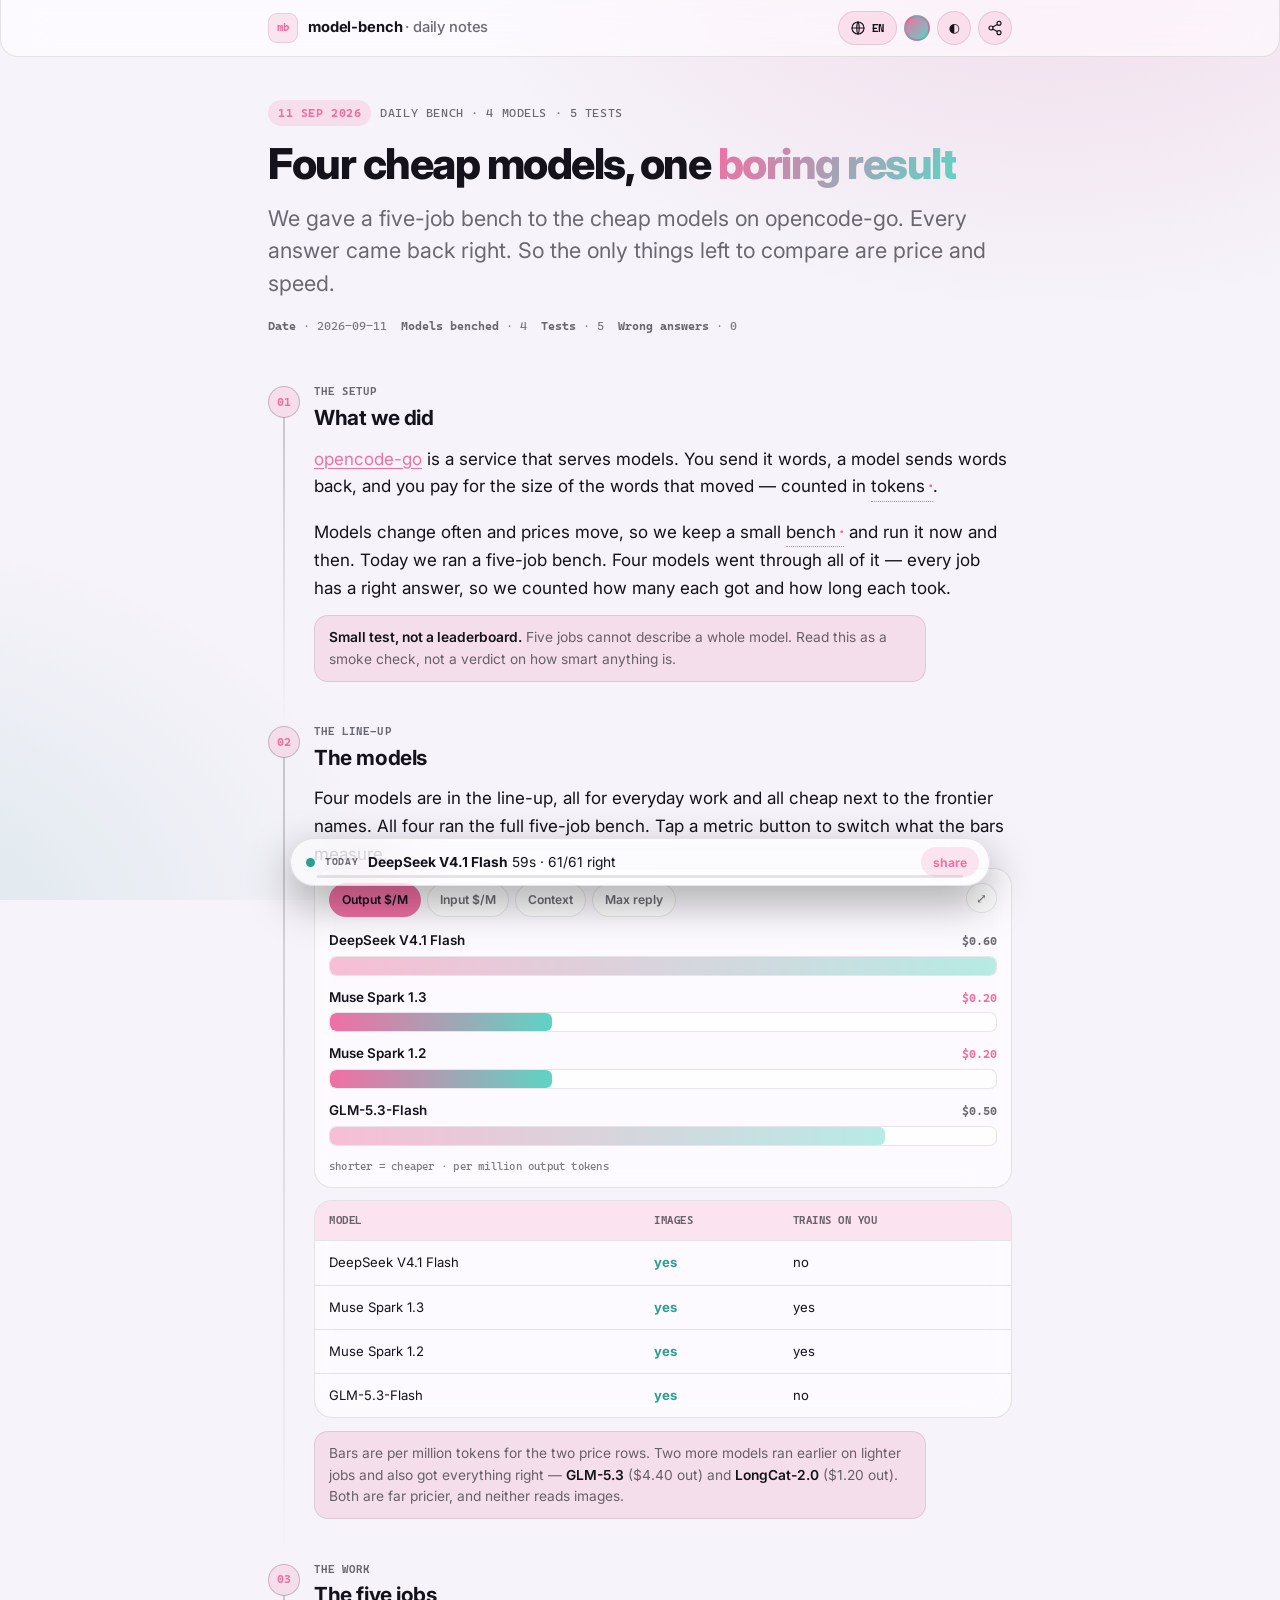
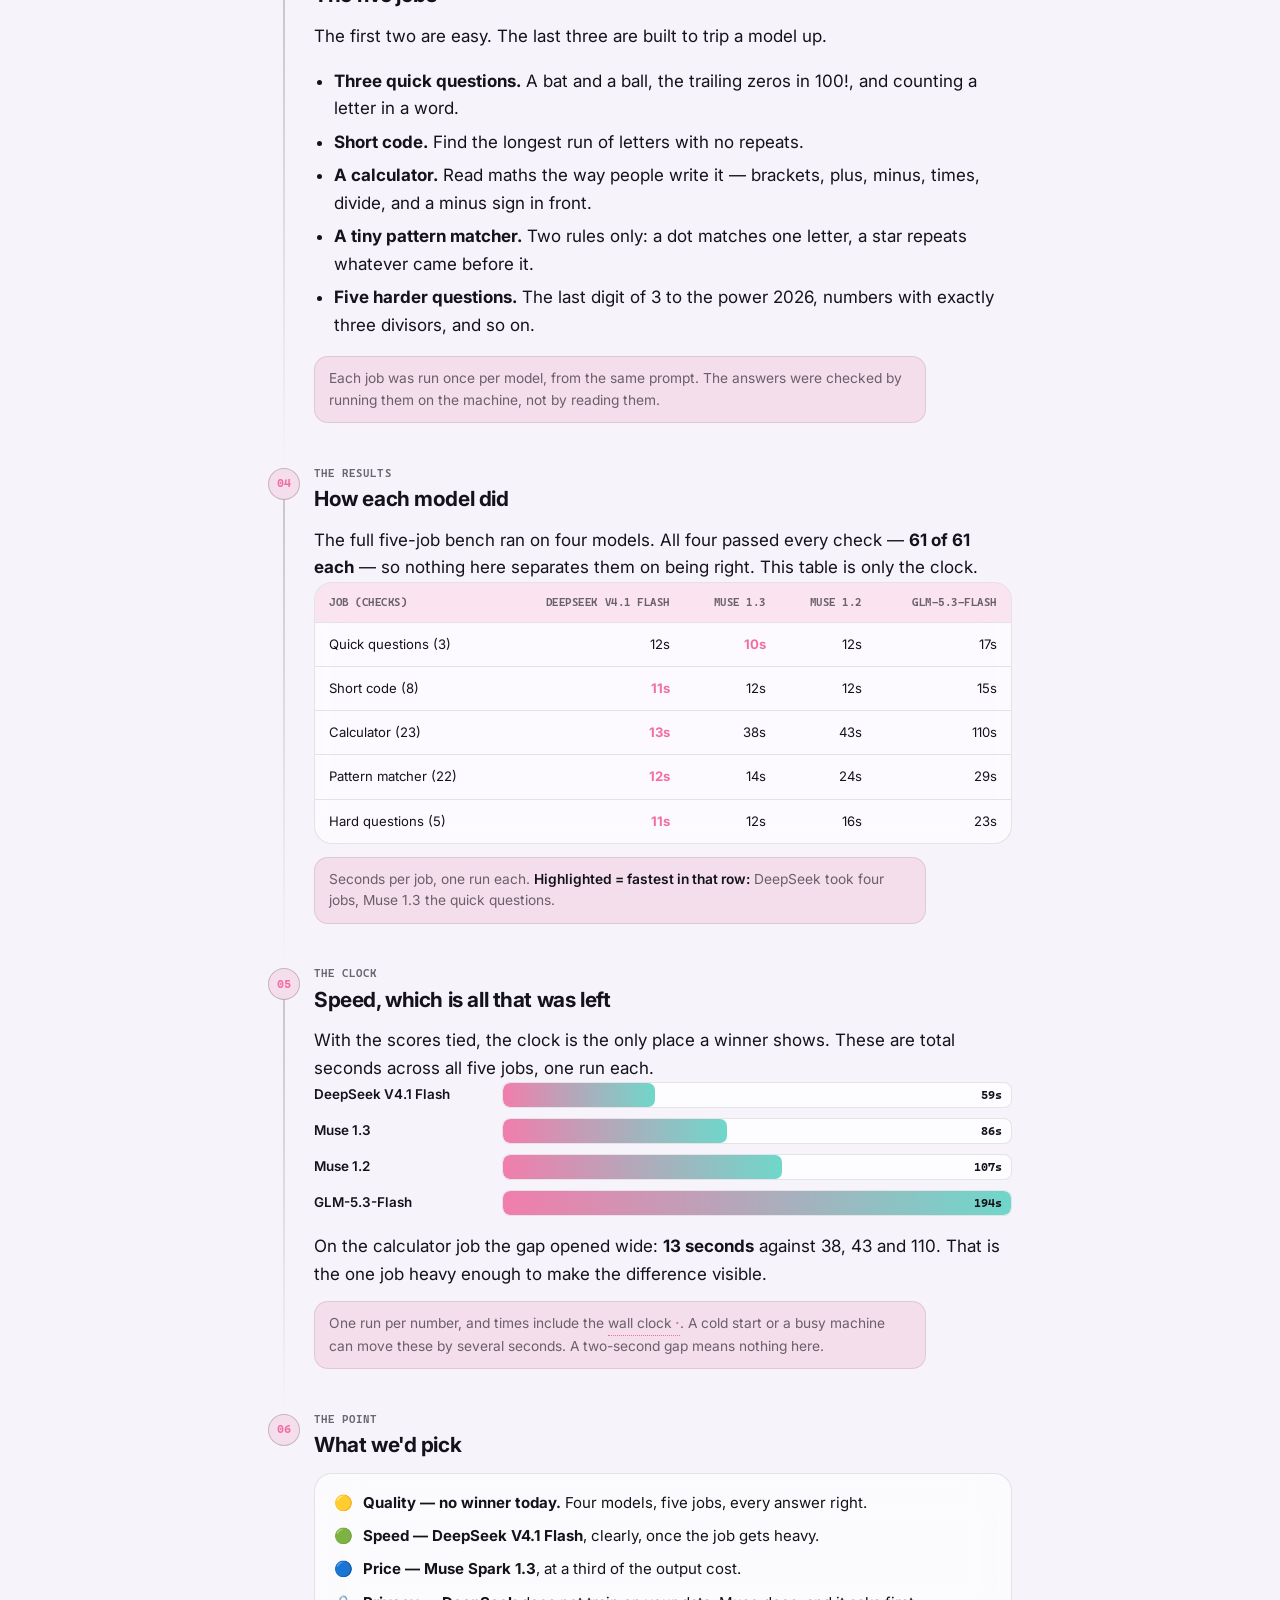
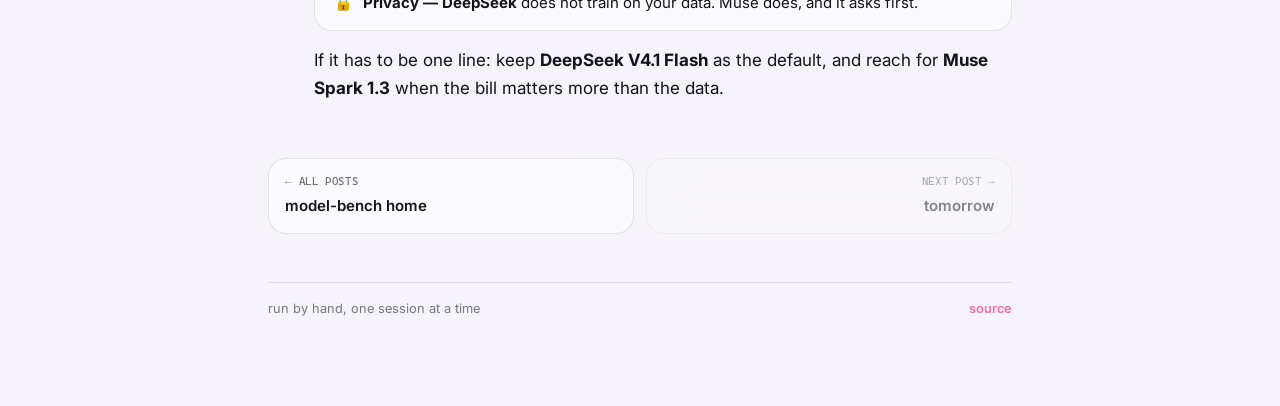
==== commit a1574776: "fix: clear the review findings - share: guard the missing .tag; fall back to a bench-bar note - comp" ====
--- a/posts/2026-09-11.html
+++ b/posts/2026-09-11.html
@@ -11,11 +11,12 @@
 <meta property="og:title" content="Four cheap models, one boring result">
 <meta property="og:description" content="Five small tests, four cheap models, every answer right. The only differences left are price and speed.">
 <meta property="og:url" content="https://nd28.github.io/model-bench/posts/2026-09-11.html">
+<meta name="twitter:card" content="summary">
 <link rel="preconnect" href="https://fonts.googleapis.com">
 <link rel="preconnect" href="https://fonts.gstatic.com" crossorigin>
 <link href="https://fonts.googleapis.com/css2?family=Inter:wght@400;500;600;700;800&display=swap" rel="stylesheet">
-<link rel="stylesheet" href="../assets/style.css?v=20260911-4">
-<script src="../assets/app.js?v=20260911-4" defer></script>
+<link rel="stylesheet" href="../assets/style.css?v=20260911-5">
+<script src="../assets/app.js?v=20260911-5" defer></script>
 </head>
 <body>
 
@@ -80,7 +81,7 @@
         <span class="num">02</span>
         <h2><span class="kicker">the line-up</span>The models</h2>
         <div class="prose">
-          <p>Four models are in the line-up, all for everyday work and all cheap next to the frontier names. All four ran the full five-job bench. Tap a number to switch what the bars measure.</p>
+          <p>Four models are in the line-up, all for everyday work and all cheap next to the frontier names. All four ran the full five-job bench. Tap a metric button to switch what the bars measure.</p>
         </div>
         <div class="compare">
           <div class="ctabs">
@@ -91,19 +92,19 @@
           </div>
           <div class="chart">
             <div class="crow" data-in="0.15" data-out="0.60" data-ctx="1.00" data-max="384">
-              <span class="nm">DeepSeek V4.1 Flash</span><span class="val"></span>
+              <span class="nm">DeepSeek V4.1 Flash</span><span class="val">$0.60</span>
               <span class="ctrack"><i class="cfill"></i></span>
             </div>
             <div class="crow" data-in="0.10" data-out="0.20" data-ctx="1.05" data-max="131">
-              <span class="nm">Muse Spark 1.3</span><span class="val"></span>
+              <span class="nm">Muse Spark 1.3</span><span class="val">$0.20</span>
               <span class="ctrack"><i class="cfill"></i></span>
             </div>
             <div class="crow" data-in="0.10" data-out="0.20" data-ctx="1.05" data-max="131">
-              <span class="nm">Muse Spark 1.2</span><span class="val"></span>
+              <span class="nm">Muse Spark 1.2</span><span class="val">$0.20</span>
               <span class="ctrack"><i class="cfill"></i></span>
             </div>
             <div class="crow" data-in="0.15" data-out="0.50" data-ctx="1.00" data-max="131">
-              <span class="nm">GLM-5.3-Flash</span><span class="val"></span>
+              <span class="nm">GLM-5.3-Flash</span><span class="val">$0.50</span>
               <span class="ctrack"><i class="cfill"></i></span>
             </div>
           </div>
@@ -229,7 +230,7 @@
         <span class="num">02</span>
         <h2><span class="kicker">line-up</span>Model kaun-kaun</h2>
         <div class="prose">
-          <p>Line-up me chaar model hain, sab rozmarra ke kaam ke liye aur bade naamoon se saste. Chaaron ne poora paanch-kaam bench chalaya. Bars badalne ke liye koi bhi number dabao.</p>
+          <p>Line-up me chaar model hain, sab rozmarra ke kaam ke liye aur bade naamoon se saste. Chaaron ne poora paanch-kaam bench chalaya. Bars badalne ke liye koi bhi metric button dabao.</p>
         </div>
         <div class="compare">
           <div class="ctabs">
@@ -240,19 +241,19 @@
           </div>
           <div class="chart">
             <div class="crow" data-in="0.15" data-out="0.60" data-ctx="1.00" data-max="384">
-              <span class="nm">DeepSeek V4.1 Flash</span><span class="val"></span>
+              <span class="nm">DeepSeek V4.1 Flash</span><span class="val">$0.60</span>
               <span class="ctrack"><i class="cfill"></i></span>
             </div>
             <div class="crow" data-in="0.10" data-out="0.20" data-ctx="1.05" data-max="131">
-              <span class="nm">Muse Spark 1.3</span><span class="val"></span>
+              <span class="nm">Muse Spark 1.3</span><span class="val">$0.20</span>
               <span class="ctrack"><i class="cfill"></i></span>
             </div>
             <div class="crow" data-in="0.10" data-out="0.20" data-ctx="1.05" data-max="131">
-              <span class="nm">Muse Spark 1.2</span><span class="val"></span>
+              <span class="nm">Muse Spark 1.2</span><span class="val">$0.20</span>
               <span class="ctrack"><i class="cfill"></i></span>
             </div>
             <div class="crow" data-in="0.15" data-out="0.50" data-ctx="1.00" data-max="131">
-              <span class="nm">GLM-5.3-Flash</span><span class="val"></span>
+              <span class="nm">GLM-5.3-Flash</span><span class="val">$0.50</span>
               <span class="ctrack"><i class="cfill"></i></span>
             </div>
           </div>
--- a/assets/style.css
+++ b/assets/style.css
@@ -23,6 +23,7 @@
   --accent-2: #5FD3C4;
   --accent-soft: rgba(240, 111, 163, 0.16);
   --accent-ring: rgba(240, 111, 163, 0.30);
+  --on-accent: #fff; /* readable ink on --accent; app.js recomputes per preset */
 
   --radius: 18px;
   --blur: 22px;
@@ -48,7 +49,7 @@
   --surface-2: rgba(38, 38, 50, 0.55);
   --text: #F5F5F7;
   --text-dim: rgba(245, 245, 247, 0.62);
-  --faint: rgba(245, 245, 247, 0.38);
+  --faint: rgba(245, 245, 247, 0.55);
   --glass-border: rgba(255, 255, 255, 0.14);
   --glass-border-str: rgba(255, 255, 255, 0.24);
   --tooltip-bg: rgba(30, 30, 40, 0.92);
@@ -64,7 +65,7 @@
   --surface-2: rgba(255, 255, 255, 0.72);
   --text: #14121B;
   --text-dim: rgba(20, 18, 27, 0.62);
-  --faint: rgba(20, 18, 27, 0.40);
+  --faint: rgba(20, 18, 27, 0.55);
   --glass-border: rgba(20, 18, 27, 0.10);
   --glass-border-str: rgba(20, 18, 27, 0.20);
   --tooltip-bg: rgba(255, 255, 255, 0.95);
@@ -81,7 +82,7 @@
     --surface-2: rgba(255, 255, 255, 0.72);
     --text: #14121B;
     --text-dim: rgba(20, 18, 27, 0.62);
-    --faint: rgba(20, 18, 27, 0.40);
+    --faint: rgba(20, 18, 27, 0.55);
     --glass-border: rgba(20, 18, 27, 0.10);
     --glass-border-str: rgba(20, 18, 27, 0.20);
     --tooltip-bg: rgba(255, 255, 255, 0.95);
@@ -147,16 +148,23 @@
   background: var(--accent-soft); border: 1px solid var(--glass-border);
   font-family: var(--mono); font-size: 11px; font-weight: 700; color: var(--accent);
 }
-.brand .nm { font-weight: 750; font-size: 0.92rem; letter-spacing: -0.01em; white-space: nowrap; }
+.brand .nm { font-weight: 700; font-size: 0.92rem; letter-spacing: -0.01em; white-space: nowrap; }
 .brand .nm .hush { color: var(--text-dim); font-weight: 500; }
 .controls { margin-left: auto; display: inline-flex; align-items: center; gap: 7px; }
 .iconbtn {
+  position: relative;
   display: inline-flex; align-items: center; gap: 6px;
   height: 34px; padding: 0 11px; border-radius: 999px;
   background: var(--accent-soft); border: 1px solid var(--glass-border);
-  color: var(--text); font: inherit; font-size: 0.8rem; font-weight: 650;
+  color: var(--text); font: inherit; font-size: 0.8rem; font-weight: 600;
   cursor: pointer; text-decoration: none;
   transition: transform .15s var(--ease), border-color .15s var(--ease);
+}
+/* keep the visible pill small; grow only the tappable area to 44px */
+.iconbtn::after {
+  content: ''; position: absolute; left: 50%; top: 50%;
+  transform: translate(-50%, -50%);
+  width: 100%; min-width: 44px; height: 44px;
 }
 .iconbtn:hover { transform: translateY(-1px); border-color: var(--glass-border-str); }
 .iconbtn:active { transform: scale(0.95); }
@@ -164,10 +172,17 @@
 .iconbtn .tag { font-family: var(--mono); font-size: 10.5px; font-weight: 700; letter-spacing: .05em; }
 .iconbtn.only-icon { padding: 0; width: 34px; justify-content: center; }
 .accent-dot {
+  position: relative;
   width: 26px; height: 26px; border-radius: 50%; flex: none; cursor: pointer;
   background: linear-gradient(135deg, var(--accent), var(--accent-2));
   border: 2px solid var(--glass-border); padding: 0;
   transition: transform .15s var(--ease);
+}
+/* keep the dot 26px; grow only the tappable area to 44px */
+.accent-dot::before {
+  content: ''; position: absolute; left: 50%; top: 50%;
+  transform: translate(-50%, -50%);
+  width: 44px; height: 44px; border-radius: 50%;
 }
 .accent-dot:hover { transform: scale(1.08); }
 .accent-dot:active { transform: scale(0.92); }
@@ -217,7 +232,7 @@
   font-family: var(--mono); font-size: 12px; font-weight: 700; color: var(--accent);
   -webkit-backdrop-filter: blur(10px); backdrop-filter: blur(10px);
 }
-.step h2 { font-size: 1.3rem; font-weight: 760; letter-spacing: -0.02em; margin: 2px 0 14px; line-height: 1.28; }
+.step h2 { font-size: 1.3rem; font-weight: 700; letter-spacing: -0.02em; margin: 2px 0 14px; line-height: 1.28; }
 .step h2 .kicker { display: block; font-family: var(--mono); font-size: 10.5px; font-weight: 700; letter-spacing: .1em; text-transform: uppercase; color: var(--text-dim); margin-bottom: 6px; }
 
 .prose { max-width: var(--measure); }
@@ -233,7 +248,7 @@
   background: var(--accent-soft); border: 1px solid var(--glass-border);
   color: var(--text-dim); font-size: 0.86rem; line-height: 1.55; max-width: var(--measure);
 }
-.caption b { color: var(--text); font-weight: 650; }
+.caption b { color: var(--text); font-weight: 600; }
 
 /* technical term → tap → the bench bar explains it */
 .term {
@@ -253,7 +268,7 @@
 }
 .card:hover { transform: translateY(-3px); border-color: var(--accent); }
 .card.win { border-color: color-mix(in srgb, var(--ok) 55%, var(--glass-border)); }
-.card .name { font-weight: 750; font-size: 0.98rem; letter-spacing: -0.01em; display: flex; align-items: center; gap: 8px; flex-wrap: wrap; }
+.card .name { font-weight: 700; font-size: 0.98rem; letter-spacing: -0.01em; display: flex; align-items: center; gap: 8px; flex-wrap: wrap; }
 .card .facts { margin: 10px 0 0; display: grid; gap: 4px; font-family: var(--mono); font-size: 0.76rem; color: var(--text-dim); }
 .card .facts span { display: flex; justify-content: space-between; gap: 10px; }
 .card .facts b { color: var(--text); font-weight: 700; }
@@ -268,17 +283,24 @@
 }
 .ctabs { display: flex; flex-wrap: wrap; gap: 6px; margin-bottom: 13px; }
 .ctab {
-  font: inherit; font-size: .76rem; font-weight: 650; cursor: pointer;
+  position: relative;
+  font: inherit; font-size: .76rem; font-weight: 600; cursor: pointer;
   padding: 6px 12px; border-radius: 999px;
   background: var(--surface-2); border: 1px solid var(--glass-border); color: var(--text-dim);
   transition: transform .12s var(--ease), color .15s var(--ease), background .15s var(--ease);
 }
+/* keep the pill small; grow only the tappable area to 44px */
+.ctab::before {
+  content: ''; position: absolute; left: 50%; top: 50%;
+  transform: translate(-50%, -50%);
+  width: 100%; min-width: 44px; height: 44px;
+}
 .ctab:hover { color: var(--text); }
 .ctab:active { transform: scale(.95); }
-.ctab.on { background: var(--accent); color: #fff; border-color: transparent; }
+.ctab.on { background: var(--accent); color: var(--on-accent); border-color: transparent; }
 .chart { display: grid; gap: 11px; }
 .crow { display: grid; grid-template-columns: 1fr auto; gap: 4px 10px; align-items: baseline; }
-.crow .nm { font-size: .84rem; font-weight: 650; min-width: 0; overflow: hidden; text-overflow: ellipsis; white-space: nowrap; }
+.crow .nm { font-size: .84rem; font-weight: 600; min-width: 0; overflow: hidden; text-overflow: ellipsis; white-space: nowrap; }
 .crow .val { font-family: var(--mono); font-size: .74rem; font-weight: 700; color: var(--text-dim); white-space: nowrap; }
 .ctrack { grid-column: 1 / -1; position: relative; height: 20px; border-radius: 7px; background: var(--surface-2); border: 1px solid var(--glass-border); overflow: hidden; }
 .cfill { position: absolute; inset: 0 auto 0 0; width: 0%; border-radius: 6px; background: linear-gradient(90deg, var(--accent), var(--accent-2)); opacity: .45; transition: width .55s var(--ease); }
@@ -381,7 +403,7 @@
 .bars { display: grid; gap: 10px; margin: 0 0 17px; }
 .bar-row { display: grid; grid-template-columns: minmax(118px, 176px) 1fr; align-items: center; gap: 12px; }
 .bar-row .label { font-size: 0.84rem; color: var(--text-dim); }
-.bar-row .label b { color: var(--text); font-weight: 650; }
+.bar-row .label b { color: var(--text); font-weight: 600; }
 .bar-track { position: relative; height: 26px; border-radius: 8px; background: var(--surface-2); border: 1px solid var(--glass-border); overflow: hidden; }
 .bar-fill { position: absolute; inset: 0 auto 0 0; border-radius: 7px; background: linear-gradient(90deg, var(--accent), var(--accent-2)); opacity: .9; }
 .bar-track .val { position: absolute; right: 9px; top: 50%; transform: translateY(-50%); font-family: var(--mono); font-size: 0.72rem; font-weight: 700; color: var(--text); }
@@ -403,7 +425,7 @@
 }
 .postnav a:hover { transform: translateY(-2px); border-color: var(--accent); }
 .postnav .dir { font-family: var(--mono); font-size: 10.5px; letter-spacing: .06em; text-transform: uppercase; color: var(--text-dim); }
-.postnav .ttl { font-weight: 650; font-size: 0.94rem; color: var(--text); }
+.postnav .ttl { font-weight: 600; font-size: 0.94rem; color: var(--text); }
 .postnav .next { text-align: right; align-items: flex-end; }
 .postnav .void { opacity: .5; }
 
@@ -420,7 +442,7 @@
 .pcard .row { display: flex; align-items: center; justify-content: space-between; gap: 10px; }
 .pcard .date { font-family: var(--mono); font-size: 11px; color: var(--text-dim); }
 .pcard .arrow { color: var(--text-dim); font-family: var(--mono); }
-.pcard .ttl { font-weight: 750; font-size: 1.06rem; letter-spacing: -0.015em; line-height: 1.25; }
+.pcard .ttl { font-weight: 700; font-size: 1.06rem; letter-spacing: -0.015em; line-height: 1.25; }
 .pcard .sub { color: var(--text-dim); font-size: 0.85rem; }
 .pcard .tags { display: flex; flex-wrap: wrap; gap: 6px; margin-top: 2px; }
 .pcard .t { font-family: var(--mono); font-size: 10.5px; color: var(--text-dim); background: var(--accent-soft); border: 1px solid var(--glass-border); border-radius: 999px; padding: 2px 9px; }
@@ -468,7 +490,7 @@
 .bb-action {
   flex: none; display: inline-flex; align-items: center; gap: 5px;
   height: 30px; padding: 0 12px; border-radius: 999px;
-  background: var(--accent); color: #fff; border: none; cursor: pointer;
+  background: var(--accent); color: var(--on-accent); border: none; cursor: pointer;
   font: inherit; font-size: 0.76rem; font-weight: 700; text-decoration: none;
 }
 .bb-action.ghost { background: var(--accent-soft); color: var(--accent); }
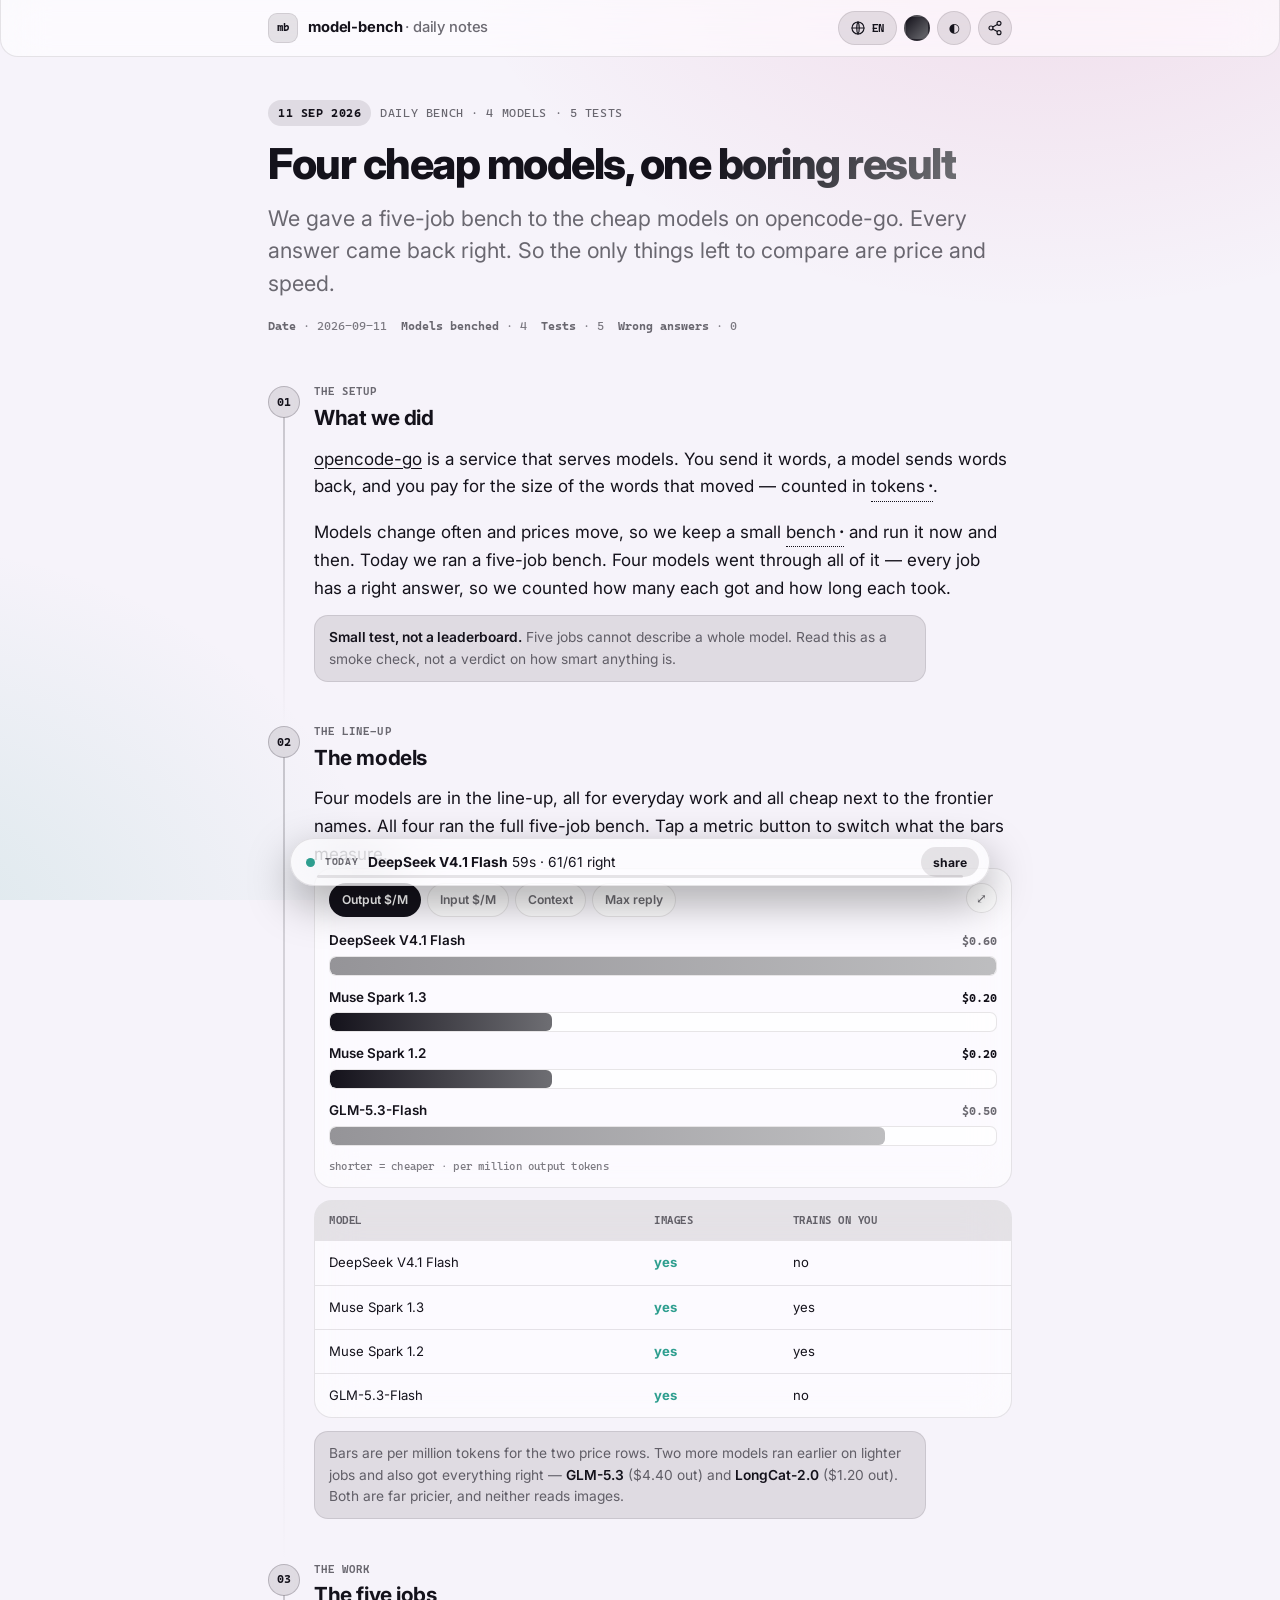
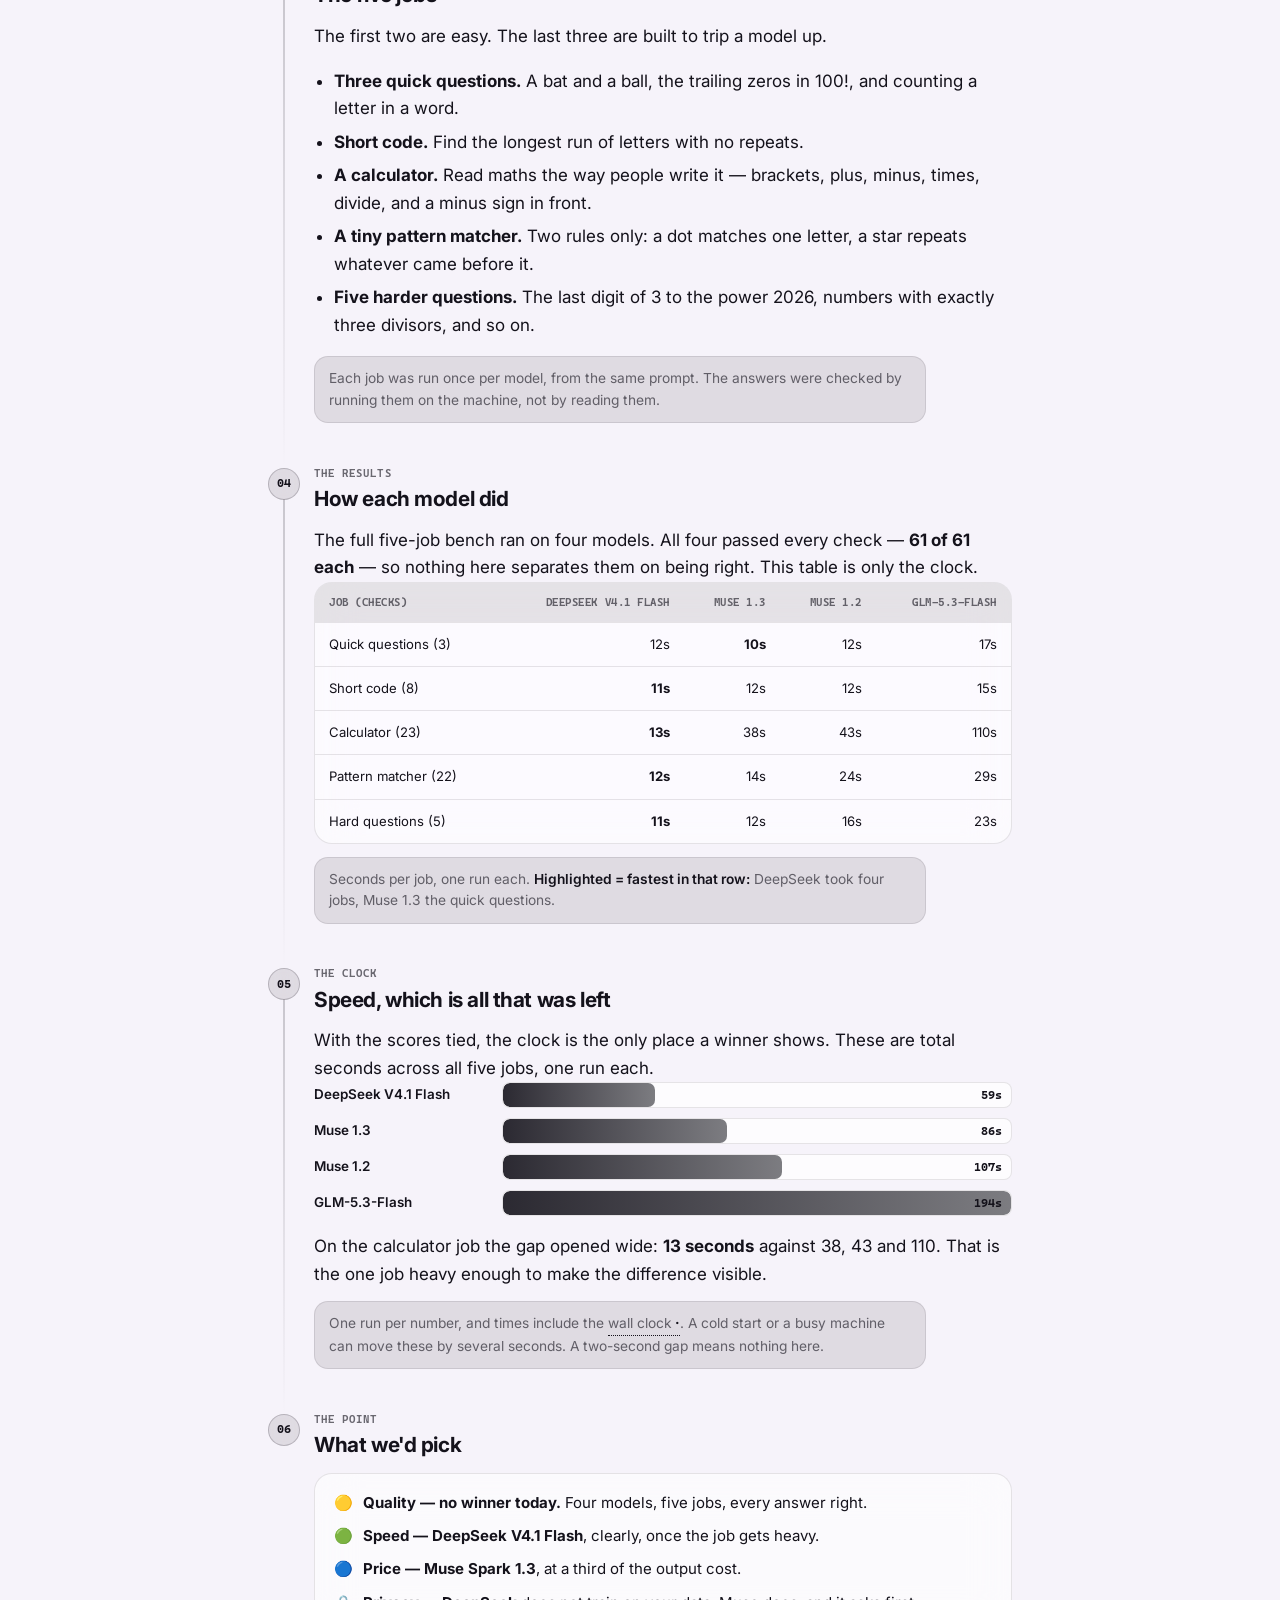
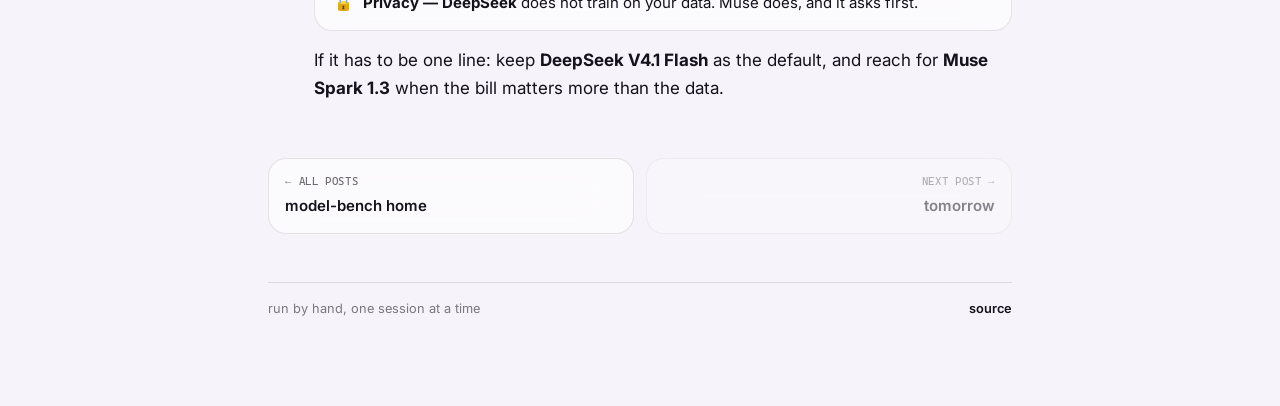
==== commit 7d6c7fd0: "accent: make black-and-white the default - app.js: mark the mono preset def:true, readAccent() falls" ====
--- a/posts/2026-09-11.html
+++ b/posts/2026-09-11.html
@@ -15,8 +15,8 @@
 <link rel="preconnect" href="https://fonts.googleapis.com">
 <link rel="preconnect" href="https://fonts.gstatic.com" crossorigin>
 <link href="https://fonts.googleapis.com/css2?family=Inter:wght@400;500;600;700;800&display=swap" rel="stylesheet">
-<link rel="stylesheet" href="../assets/style.css?v=20260911-5">
-<script src="../assets/app.js?v=20260911-5" defer></script>
+<link rel="stylesheet" href="../assets/style.css?v=20260911-7">
+<script src="../assets/app.js?v=20260911-7" defer></script>
 </head>
 <body>
 
--- a/assets/style.css
+++ b/assets/style.css
@@ -18,12 +18,13 @@
 
 /* ── tokens ───────────────────────────────────────────────── */
 :root {
-  /* the accent is one variable; app.js can repaint the whole UI */
-  --accent: #F06FA3;
-  --accent-2: #5FD3C4;
-  --accent-soft: rgba(240, 111, 163, 0.16);
-  --accent-ring: rgba(240, 111, 163, 0.30);
-  --on-accent: #fff; /* readable ink on --accent; app.js recomputes per preset */
+  /* the accent is one variable; app.js can repaint the whole UI.
+     Fallback is the black-and-white preset, resolved per theme (dark here). */
+  --accent: #F5F5F7;
+  --accent-2: #98989D;
+  --accent-soft: rgba(245, 245, 247, 0.16);
+  --accent-ring: rgba(245, 245, 247, 0.30);
+  --on-accent: #14121B; /* readable ink on --accent; app.js recomputes per preset */
 
   --radius: 18px;
   --blur: 22px;
@@ -57,6 +58,11 @@
 }
 [data-theme='light'] {
   color-scheme: light;
+  --accent: #14121B;
+  --accent-2: #6E6E73;
+  --accent-soft: rgba(20, 18, 27, 0.10);
+  --accent-ring: rgba(20, 18, 27, 0.30);
+  --on-accent: #fff;
   --bg-base: #F6F3FA;
   --wash-1: rgba(196, 62, 124, 0.14);
   --wash-2: rgba(46, 158, 143, 0.14);
@@ -74,6 +80,11 @@
 @media (prefers-color-scheme: light) {
   :root:not([data-theme]) {
     color-scheme: light;
+    --accent: #14121B;
+    --accent-2: #6E6E73;
+    --accent-soft: rgba(20, 18, 27, 0.10);
+    --accent-ring: rgba(20, 18, 27, 0.30);
+    --on-accent: #fff;
     --bg-base: #F6F3FA;
     --wash-1: rgba(196, 62, 124, 0.14);
     --wash-2: rgba(46, 158, 143, 0.14);
